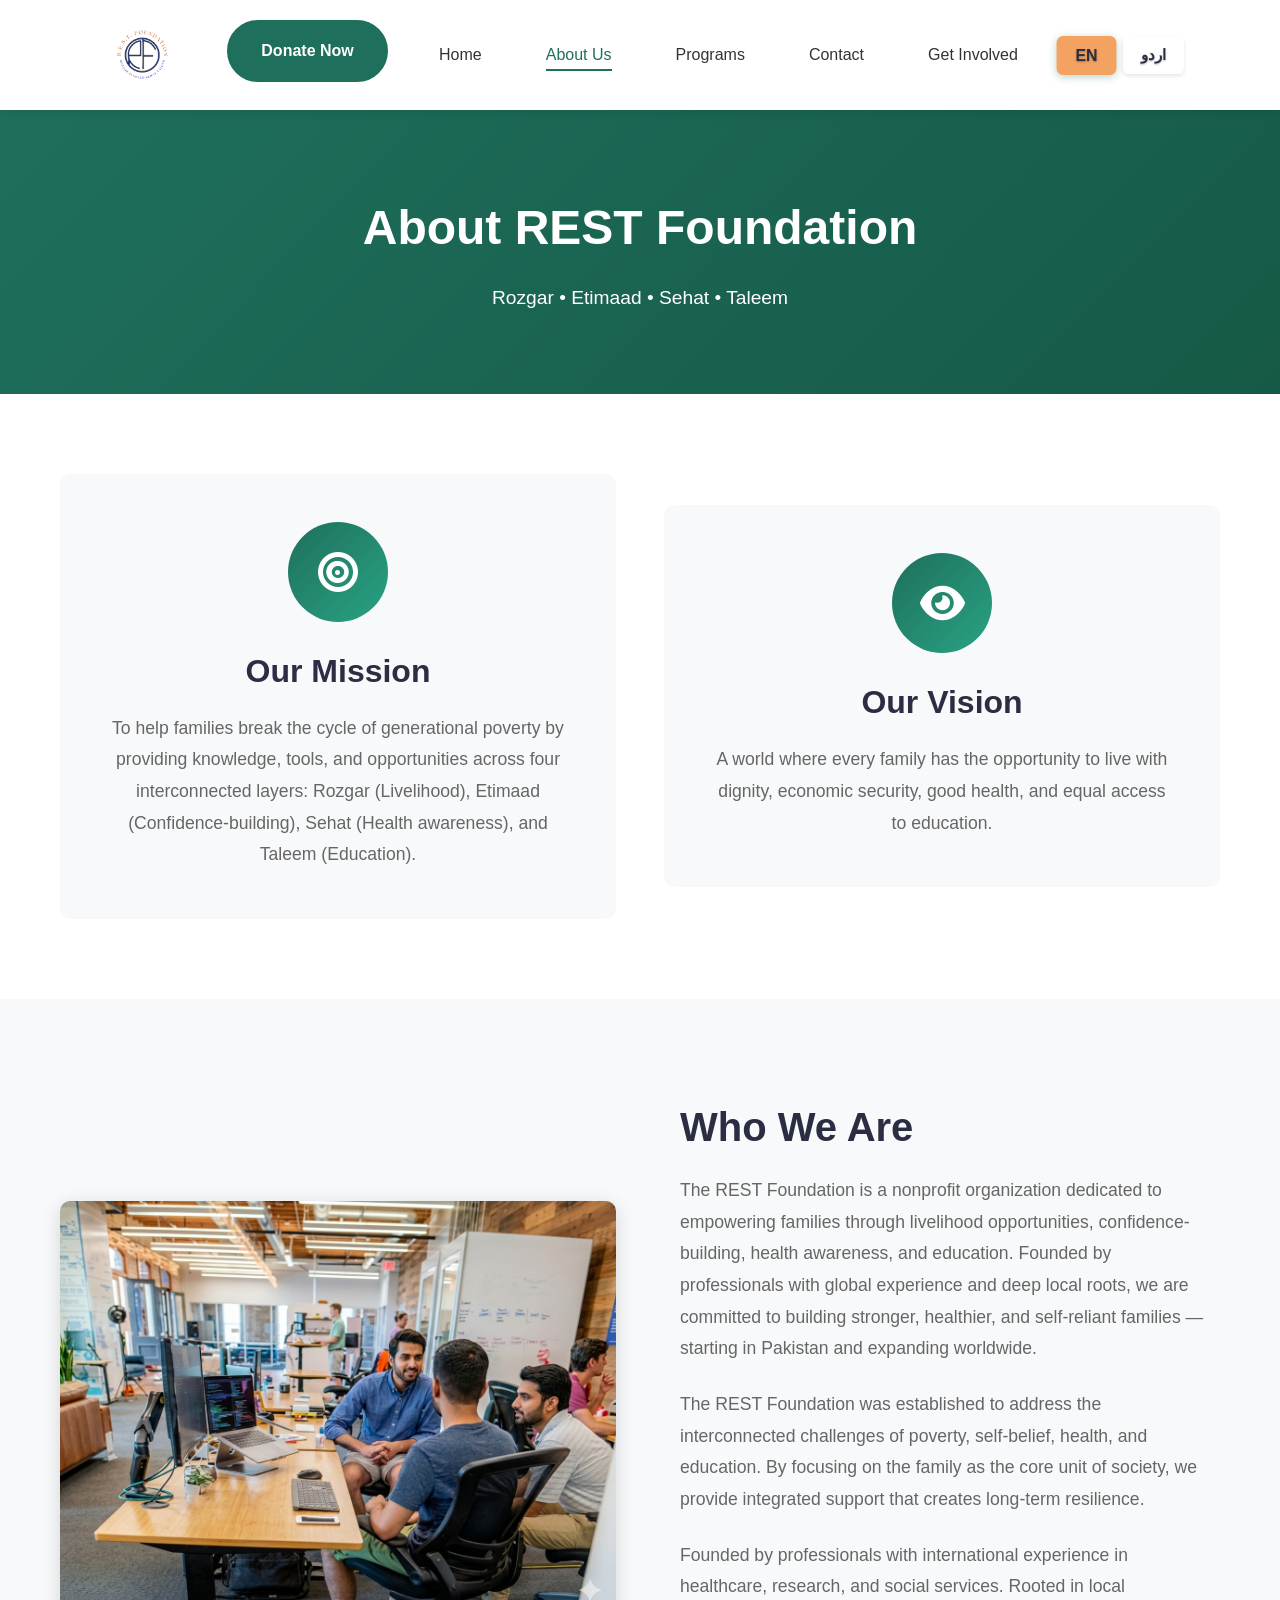
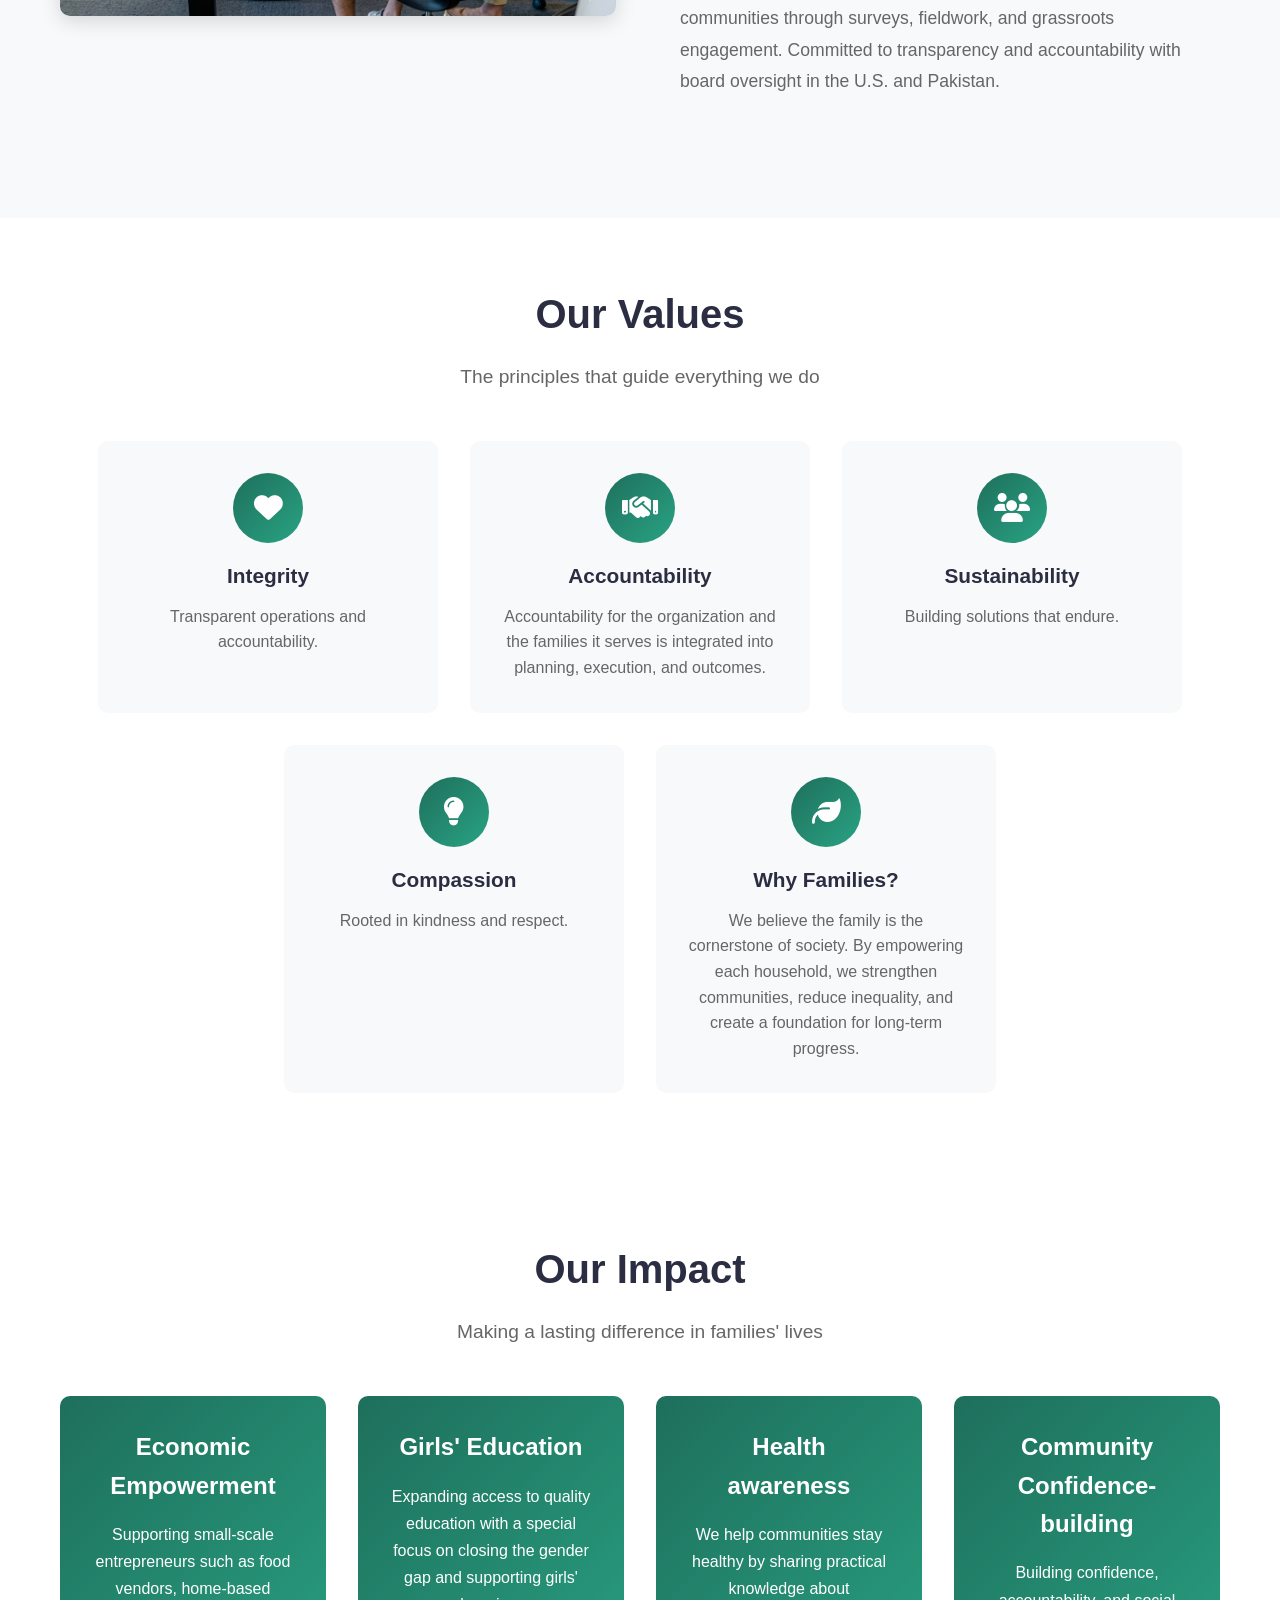
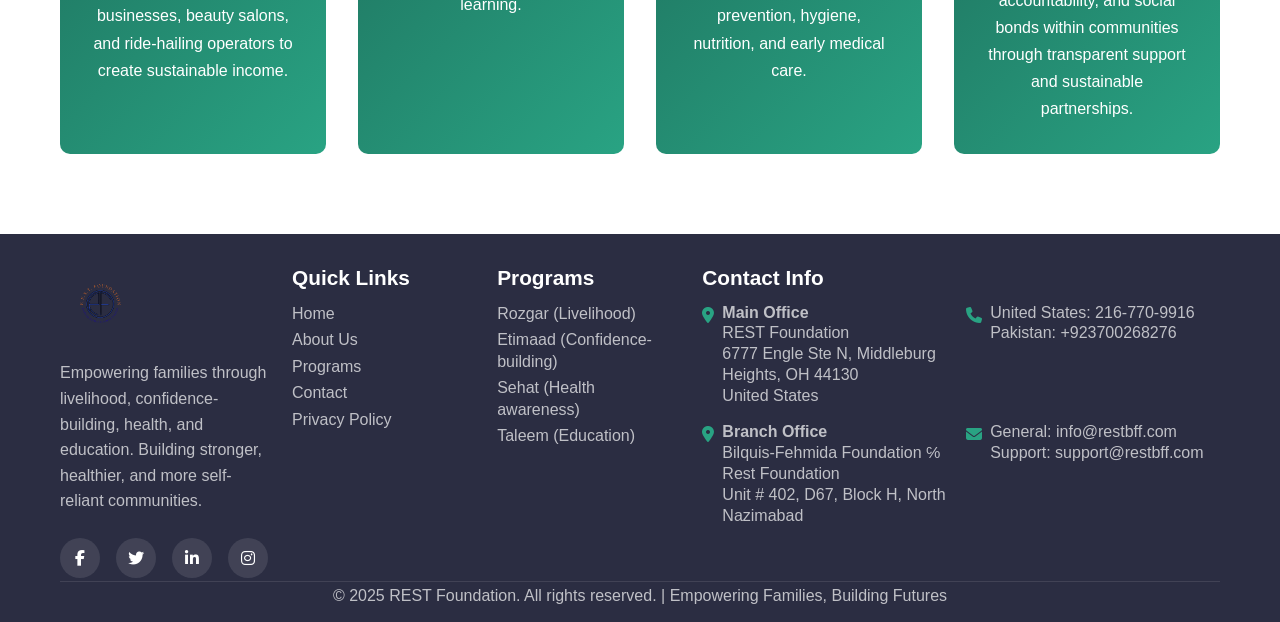
==== pages/about.html @ a405b1e6 "Initial commit - RestBFF website" ====
<!DOCTYPE html>
<html lang="en">
<head>
    <meta charset="UTF-8">
    <meta name="viewport" content="width=device-width, initial-scale=1.0">
    <meta name="description" content="Learn about REST Foundation's mission to empower communities through microfinance and financial inclusion.">
    <title>About Us - REST Foundation</title>
    <link rel="stylesheet" href="../css/style.css">
    <link rel="stylesheet" href="https://cdnjs.cloudflare.com/ajax/libs/font-awesome/6.4.0/css/all.min.css">
</head>
<body>
    
    <header class="header">
        <div class="container">
            <div class="header-content">
                <div class="logo-container">
                    <a href="../index.html">
                        <img src="../images/logo.png" alt="REST Foundation Logo" class="logo">
                    </a>
                </div>
                <div><a href="https://www.zeffy.com/en-US/donation-form/ready-to-help-families-escape-generational-poverty" class="btn btn-primary" data-key="donate_btn">Donate Now</a></div>
                <nav class="main-nav">
                    <ul class="nav-menu">
                        <li><a href="../index.html" data-key="nav_home">Home</a></li>
                        <li><a href="about.html" class="active" data-key="nav_about">About Us</a></li>
                        <li><a href="services.html" data-key="nav_services">Services</a></li>
                        <li><a href="contact.html" data-key="nav_contact">Contact</a></li>
                        <li><a href="get-involved.html" data-key="nav_get_involved">Get Involved</a></li>
                    </ul>
                    <div class="lang-switcher">
                        <button class="btn-lang" data-lang="en">EN</button>
                        <button class="btn-lang" data-lang="ur">اردو</button>
                    </div>
                    <div class="hamburger">
                        <span></span>
                        <span></span>
                        <span></span>
                    </div>
                </nav>
            </div>
        </div>
    </header>

    
    <section class="page-header">
        <div class="container">
            <h1 data-key="about_page_title">About REST Foundation</h1>
            <p data-key="about_page_subtitle">Building a financially inclusive world, one community at a time</p>
        </div>
    </section>

    
    <section class="mission-vision">
        <div class="container">
            <div class="section-grid">
                <div class="mission-card">
                    <div class="icon-large">
                        <i class="fas fa-bullseye"></i>
                    </div>
                    <h2 data-key="mission_heading">Our Mission</h2>
                    <p data-key="mission_text">
                        To provide accessible, affordable, and sustainable microfinance services that empower 
                        underserved individuals and communities to achieve economic independence, build resilient 
                        livelihoods, and create lasting positive change. We are committed to breaking the cycle 
                        of poverty through financial inclusion, education, and unwavering support.
                    </p>
                </div>
                <div class="mission-card">
                    <div class="icon-large">
                        <i class="fas fa-eye"></i>
                    </div>
                    <h2 data-key="vision_heading">Our Vision</h2>
                    <p data-key="vision_text">
                        A world where every individual, regardless of their economic background, has access to 
                        the financial tools and resources needed to pursue their dreams, build sustainable 
                        businesses, and contribute to thriving communities. We envision a future where financial 
                        exclusion is eliminated and opportunity is universal.
                    </p>
                </div>
            </div>
        </div>
    </section>

    
    <section class="our-story">
        <div class="container">
            <div class="section-grid reverse">
                <div class="section-content">
                    <h2 class="section-title" data-key="story_title">Our Story</h2>
                    <p class="section-text" data-key="story_text1">
                        REST Foundation was established in 2010 by a group of passionate financial professionals 
                        and community development experts who witnessed firsthand the transformative power of 
                        microfinance. Inspired by the success of microfinance pioneers around the world, they 
                        set out to create an organization that would bring these life-changing services to 
                        underserved communities.
                    </p>
                    <p class="section-text" data-key="story_text2">
                        Starting with just 50 clients and $100,000 in capital, REST Foundation has grown into 
                        a leading microfinance institution serving over 50,000 active clients across 150 
                        communities. Our growth has been driven by our unwavering commitment to our clients' 
                        success and our innovative approach to financial inclusion.
                    </p>
                    <p class="section-text" data-key="story_text3">
                        Today, we offer a comprehensive suite of microfinance products and services, including 
                        microloans, savings programs, insurance products, and financial literacy training. Our 
                        98% loan repayment rate and countless success stories demonstrate the effectiveness of 
                        our approach and the resilience of our clients.
                    </p>
                </div>
                <div class="section-image">
                    <img src="../images/about-ourjourney.jpg" alt="Our Journey">
                </div>
            </div>
        </div>
    </section>

    
    <section class="core-values">
        <div class="container">
            <div class="section-header">
                <h2 class="section-title centered" data-key="values_section_title">Our Core Values</h2>
                <p class="section-subtitle centered" data-key="values_section_subtitle">The principles that guide everything we do</p>
            </div>
            <div class="values-grid">
                <div class="value-card">
                    <div class="value-icon">
                        <i class="fas fa-heart"></i>
                    </div>
                    <h3 data-key="value_empowerment_title">Empowerment</h3>
                    <p data-key="value_empowerment_desc">We believe in empowering individuals to take control of their financial futures through education, support, and access to resources.</p>
                </div>
                <div class="value-card">
                    <div class="value-icon">
                        <i class="fas fa-handshake"></i>
                    </div>
                    <h3 data-key="value_integrity_title">Integrity</h3>
                    <p data-key="value_integrity_desc">We operate with the highest ethical standards, ensuring transparency, honesty, and accountability in all our interactions.</p>
                </div>
                <div class="value-card">
                    <div class="value-icon">
                        <i class="fas fa-users"></i>
                    </div>
                    <h3 data-key="value_community_title">Community</h3>
                    <p data-key="value_community_desc">We recognize that strong communities are built on mutual support and collaboration, and we foster these connections.</p>
                </div>
                <div class="value-card">
                    <div class="value-icon">
                        <i class="fas fa-lightbulb"></i>
                    </div>
                    <h3 data-key="value_innovation_title">Innovation</h3>
                    <p data-key="value_innovation_desc">We continuously seek innovative solutions to better serve our clients and overcome barriers to financial inclusion.</p>
                </div>
                <div class="value-card">
                    <div class="value-icon">
                        <i class="fas fa-leaf"></i>
                    </div>
                    <h3 data-key="value_sustainability_title">Sustainability</h3>
                    <p data-key="value_sustainability_desc">We are committed to creating sustainable solutions that benefit both people and the planet for generations to come.</p>
                </div>
            </div>
        </div>
    </section>

    <section class="impact-section">
        <div class="container">
            <div class="section-header">
                <h2 class="section-title centered" data-key="impact_section_title">Our Impact</h2>
                <p class="section-subtitle centered" data-key="impact_section_subtitle">Making a real difference in people's lives</p>
            </div>
            <div class="impact-grid">
                <div class="impact-card">
                    <h3 data-key="impact_economic_title">Economic Empowerment</h3>
                    <p data-key="impact_economic_desc">Our clients have created over 75,000 jobs in their communities, with average income increases of 150% within two years of receiving their first loan.</p>
                </div>
                <div class="impact-card">
                    <h3 data-key="impact_women_title">Women's Advancement</h3>
                    <p data-key="impact_women_desc">70% of our clients are women entrepreneurs who are now financially independent and empowering other women in their communities.</p>
                </div>
                <div class="impact-card">
                    <h3 data-key="impact_education_title">Health Education</h3>
                    <p data-key="impact_education_desc">Distributing bilingual health flyers and promoting preventive healthcare through family-centered initiatives.</p>
                </div>
                <div class="impact-card">
                    <h3 data-key="impact_community_title">Community Development</h3>
                    <p data-key="impact_community_desc">Our clients have reinvested over $10 million back into their local communities through various development initiatives.</p>
                </div>
            </div>
        </div>
    </section>

    
    <footer class="footer">
        <div class="container">
            <div class="footer-grid">
                <div class="footer-col">
                    <img src="../images/logo.png" alt="REST Foundation" class="footer-logo">
                    <p class="footer-description" data-key="footer_description">
                        Empowering communities through accessible microfinance solutions and comprehensive support services.
                    </p>
                    <div class="social-links">
                        <a href="#" aria-label="Facebook"><i class="fab fa-facebook-f"></i></a>
                        <a href="#" aria-label="Twitter"><i class="fab fa-twitter"></i></a>
                        <a href="#" aria-label="LinkedIn"><i class="fab fa-linkedin-in"></i></a>
                        <a href="#" aria-label="Instagram"><i class="fab fa-instagram"></i></a>
                    </div>
                </div>
                <div class="footer-col">
                    <h3 data-key="footer_quick_links">Quick Links</h3>
                    <ul class="footer-links">
                        <li><a href="../index.html" data-key="nav_home">Home</a></li>
                        <li><a href="about.html" data-key="nav_about">About Us</a></li>
                        <li><a href="services.html" data-key="nav_services">Services</a></li>
                        <li><a href="contact.html" data-key="nav_contact">Contact</a></li>
                        <li><a href="privacy.html" data-key="nav_privacy">Privacy Policy</a></li>
                    </ul>
                </div>
                <div class="footer-col">
                    <h3 data-key="footer_services">Services</h3>
                    <ul class="footer-links">
                        <li><a href="services.html#group" data-key="service_microloans_title">Microloans</a></li>
                        <li><a href="services.html#agriculture" data-key="service_group_title">Group Lending</a></li>
                        <li><a href="services.html#housing" data-key="housing_detail_title">Savings Programs</a></li>
                        <li><a href="services.html#education" data-key="service_education_title">Financial Education</a></li>
                        
                    </ul>
                </div>
                <div class="footer-col">
                    <h3 data-key="footer_contact_info">Contact Info</h3>

                    <div class="footer-contact-wrapper">
                        <div class="footer-contact-col">
                            <ul class="footer-contact">
                                <li>
                                    <i class="fas fa-map-marker-alt"></i>
                                    <span>
                                        <strong data-key="contact_main_office">Main Office</strong><br>
                                        <span data-key="contact_address">
                                            REST Foundation<br>
                                            6777 Engle Rd M, Middleburg Heights, OH 44130<br>
                                            United States
                                        </span>
                                    </span>
                                </li>

                                <li>
                                    <i class="fas fa-phone"></i>
                                    <span data-key="contact_phone_details">
                                        United States: 216-770-9916<br>
                                        Pakistan: +923700268276
                                    </span>
                                </li>
                            </ul>
                        </div>

                        <div class="footer-contact-col">
                            <ul class="footer-contact">
                                <li>
                                    <i class="fas fa-map-marker-alt"></i>
                                    <span>
                                        <strong data-key="contact_branch_office">Branch Office</strong><br>
                                        <span data-key="contact_branch_address">
                                            Bilquis-Fehmida Foundation ℅ Rest Foundation<br>
                                            Unit # 402, D67, Block H, North Nazimabad
                                        </span>
                                    </span>
                                </li>

                                <li>
                                    <i class="fas fa-envelope"></i>
                                    <span data-key="contact_email_details">
                                        General: info@restfoundation.org<br>
                                        Support: support@restfoundation.org
                                    </span>
                                </li>
                            </ul>
                        </div>
                    </div>
                </div>
            </div>
            <div class="footer-bottom">
                <p data-key="footer_bottom">&copy; 2025 REST Foundation. All rights reserved. | Committed to Financial Inclusion</p>
            </div>
        </div>
    </footer>

    <script src="../js/translations.js"></script>
    <script src="../js/script.js"></script>
</body>
</html>
---- css/style.css ----
@import url(https://fonts.googleapis.com/css2?family=Noto+Nastaliq+Urdu:wght@400;500;600;700&display=swap);:root{--primary-color:#1e6f5c;--primary-dark:#165947;--primary-light:#29a383;--secondary-color:#e63946;--accent-color:#f4a261;--dark-color:#2b2d42;--light-color:#f8f9fa;--white:#ffffff;--text-dark:#333333;--text-light:#666666;--border-color:#e0e0e0;--shadow:0 2px 10px rgba(0,0,0,0.1);--shadow-lg:0 5px 20px rgba(0,0,0,0.15);--transition:all 0.3s ease;--max-width:1200px}*{margin:0;padding:0;box-sizing:border-box}html{scroll-behavior:smooth;font-size:16px}body{font-family:'Segoe UI',Tahoma,Geneva,Verdana,sans-serif;line-height:1.6;color:var(--text-dark);background-color:var(--white);overflow-x:hidden}img{max-width:100%;height:auto;display:block}a{text-decoration:none;color:inherit;transition:var(--transition)}ul{list-style:none}.container{max-width:var(--max-width);margin:0 auto;padding:0 20px}.header{background-color:var(--white);box-shadow:var(--shadow);position:sticky;top:0;z-index:1000;transition:var(--transition)}.header-content{display:flex;justify-content:space-between;align-items:center;height:110px;padding:0 2rem}.logo-container{flex-shrink:0}.logo{max-height:100px;width:auto;display:block}.main-nav{display:flex;align-items:center}.nav-menu{display:flex;gap:2rem;align-items:center}.nav-menu a{color:var(--text-dark);font-weight:500;padding:.5rem 1rem;border-radius:4px;position:relative}.nav-menu a.active,.nav-menu a:hover{color:var(--primary-color)}.nav-menu a.active::after{content:'';position:absolute;bottom:0;left:1rem;right:1rem;height:2px;background-color:var(--primary-color)}.hamburger{display:none;flex-direction:column;gap:4px;cursor:pointer;padding:10px}.hamburger span{width:25px;height:3px;background-color:var(--text-dark);transition:var(--transition)}.hamburger.active span:first-child{transform:rotate(45deg) translate(5px,5px)}.hamburger.active span:nth-child(2){opacity:0}.hamburger.active span:nth-child(3){transform:rotate(-45deg) translate(7px,-6px)}.hero{background-image:url('/images/hero1.jpg');background-size:cover;background-position:center;background-repeat:no-repeat;min-height:80vh;display:flex;align-items:center;justify-content:center;color:#fff;padding:0}.hero::before{content:"";position:absolute;inset:0;background:linear-gradient(to bottom,rgba(0,0,0,.55),rgba(0,0,0,.15));z-index:1}.hero{position:relative}.hero-content{position:relative;z-index:2;text-align:center}.hero h1,.hero p{text-shadow:0 4px 15px rgba(0,0,0,.7)}.hero-title{font-size:3.5rem;font-weight:700;margin-bottom:1.5rem;line-height:1.2;animation:fadeInUp 1s ease}.hero-subtitle{font-size:1.3rem;margin-bottom:2rem;line-height:1.6;animation:fadeInUp 1s ease .2s backwards}.hero-buttons{display:flex;gap:1rem;justify-content:center;flex-wrap:wrap;animation:fadeInUp 1s ease .4s backwards}.btn{display:inline-block;padding:1rem 2rem;border-radius:50px;font-weight:600;text-align:center;cursor:pointer;border:2px solid transparent;transition:var(--transition);font-size:1rem}.btn-primary{background-color:var(--primary-color);color:var(--white);border-color:var(--primary-color)}.btn-primary:hover{background-color:var(--primary-dark);border-color:var(--primary-dark);transform:translateY(-2px);box-shadow:var(--shadow-lg)}.btn-secondary{background-color:transparent;color:var(--white);border-color:var(--white)}.btn-secondary:hover{background-color:var(--white);color:var(--primary-color)}.btn-light{background-color:var(--white);color:var(--primary-color);border-color:var(--white)}.btn-light:hover{background-color:transparent;color:var(--white);border-color:var(--white)}.btn-full{width:100%}.stats-section{background-color:var(--white);padding:80px 0}.stats-grid{display:grid;grid-template-columns:repeat(auto-fit,minmax(250px,1fr));gap:2rem}.stat-card{text-align:center;padding:2rem;background-color:var(--light-color);border-radius:10px;transition:var(--transition)}.stat-card:hover{transform:translateY(-5px);box-shadow:var(--shadow-lg)}.stat-card i{font-size:3rem;color:var(--primary-color);margin-bottom:1rem}.stat-number{font-size:2.5rem;font-weight:700;color:var(--primary-color);margin-bottom:.5rem}.stat-label{font-size:1.1rem;color:var(--text-light)}section{padding:80px 0}.section-header{text-align:center;margin-bottom:3rem}.section-title{font-size:2.5rem;color:var(--dark-color);margin-bottom:1rem;font-weight:700}.section-title.centered{text-align:center}.section-subtitle{font-size:1.2rem;color:var(--text-light);max-width:600px}.section-subtitle.centered{margin:0 auto;text-align:center}.section-text{font-size:1.1rem;line-height:1.8;color:var(--text-light);margin-bottom:1.5rem}.section-grid{display:grid;grid-template-columns:repeat(auto-fit,minmax(300px,1fr));gap:3rem;align-items:center}.section-grid.reverse{direction:rtl}.section-grid.reverse>*{direction:ltr}.section-image{border-radius:10px;overflow:hidden;box-shadow:var(--shadow-lg)}.section-image img{width:100%;height:100%;object-fit:cover;transition:var(--transition)}.section-image:hover img{transform:scale(1.05)}.section-content{padding:1rem}.about-preview{background-color:var(--light-color)}.services-preview{background-color:var(--white)}.services-grid{display:grid;grid-template-columns:repeat(auto-fit,minmax(260px,1fr));gap:2rem}.service-card{background-color:var(--white);padding:2rem;border-radius:10px;box-shadow:var(--shadow);transition:var(--transition);border:2px solid transparent}.service-card:hover{transform:translateY(-10px);box-shadow:var(--shadow-lg);border-color:var(--primary-color)}.service-icon{width:80px;height:80px;background:linear-gradient(135deg,var(--primary-color),var(--primary-light));border-radius:50%;display:flex;align-items:center;justify-content:center;margin-bottom:1.5rem}.service-icon i{font-size:2rem;color:var(--white)}.service-card h3{font-size:1.5rem;color:var(--dark-color);margin-bottom:1rem}.service-card p{color:var(--text-light);margin-bottom:1.5rem;line-height:1.7}.service-link{color:var(--primary-color);font-weight:600;display:inline-flex;align-items:center;gap:.5rem}.service-link:hover{color:var(--primary-dark);gap:.75rem}.testimonials{background-color:var(--light-color)}.testimonials-grid{display:grid;grid-template-columns:repeat(auto-fit,minmax(300px,1fr));gap:2rem}.testimonial-card{background-color:var(--white);padding:2rem;border-radius:10px;box-shadow:var(--shadow);text-align:center}.testimonial-image{width:100px;height:100px;border-radius:50%;overflow:hidden;margin:0 auto 1.5rem;border:4px solid var(--primary-color)}.testimonial-image img{width:100%;height:100%;object-fit:cover}.testimonial-text{font-style:italic;color:var(--text-light);margin-bottom:1.5rem;line-height:1.7;font-size:1.05rem}.testimonial-name{font-size:1.2rem;color:var(--dark-color);margin-bottom:.25rem}.testimonial-role{color:var(--primary-color);font-weight:500}.cta-section{background:linear-gradient(135deg,var(--primary-color),var(--primary-dark));color:var(--white);text-align:center;padding:100px 0}.cta-content h2{font-size:2.5rem;margin-bottom:1rem}.cta-content p{font-size:1.2rem;margin-bottom:2rem}.page-header{background:linear-gradient(135deg,var(--primary-color),var(--primary-dark));color:var(--white);text-align:center;padding:80px 0}.page-header h1{font-size:3rem;margin-bottom:1rem}.page-header p{font-size:1.2rem}.mission-vision{background-color:var(--white)}.mission-card{background-color:var(--light-color);padding:3rem;border-radius:10px;text-align:center}.icon-large{width:100px;height:100px;background:linear-gradient(135deg,var(--primary-color),var(--primary-light));border-radius:50%;display:flex;align-items:center;justify-content:center;margin:0 auto 1.5rem}.icon-large i{font-size:2.5rem;color:var(--white)}.mission-card h2{font-size:2rem;color:var(--dark-color);margin-bottom:1rem}.mission-card p{font-size:1.1rem;color:var(--text-light);line-height:1.8}.our-story{background-color:var(--light-color)}.core-values{background-color:var(--white);padding:4rem 0}.values-grid{display:flex;flex-wrap:wrap;gap:2rem;justify-content:center}.value-card{background-color:var(--light-color);padding:2rem;border-radius:10px;text-align:center;transition:var(--transition);flex:1 1 300px;max-width:340px}.value-card:hover{transform:translateY(-5px);box-shadow:var(--shadow-lg);background-color:var(--white)}.value-icon{width:70px;height:70px;background:linear-gradient(135deg,var(--primary-color),var(--primary-light));border-radius:50%;display:flex;align-items:center;justify-content:center;margin:0 auto 1rem}.value-icon i{font-size:1.8rem;color:var(--white)}.value-card h3{font-size:1.3rem;color:var(--dark-color);margin-bottom:.75rem}.value-card p{color:var(--text-light);line-height:1.6}.team-section{background-color:var(--light-color)}.team-grid{display:grid;grid-template-columns:repeat(auto-fit,minmax(250px,1fr));gap:2rem}.team-member{background-color:var(--white);border-radius:10px;overflow:hidden;box-shadow:var(--shadow);transition:var(--transition);text-align:center}.team-member:hover{transform:translateY(-10px);box-shadow:var(--shadow-lg)}.member-image{width:100%;height:300px;overflow:hidden}.member-image img{width:100%;height:100%;object-fit:cover;transition:var(--transition)}.team-member:hover .member-image img{transform:scale(1.1)}.team-member h3{font-size:1.3rem;color:var(--dark-color);margin:1.5rem 1rem .5rem}.member-title{color:var(--primary-color);font-weight:600;margin-bottom:1rem}.member-bio{color:var(--text-light);padding:0 1rem 1.5rem;line-height:1.6}.impact-section{background-color:var(--white)}.impact-grid{display:grid;grid-template-columns:repeat(auto-fit,minmax(250px,1fr));gap:2rem}.impact-card{background:linear-gradient(135deg,var(--primary-color),var(--primary-light));color:var(--white);padding:2rem;border-radius:10px;text-align:center}.impact-card h3{font-size:1.5rem;margin-bottom:1rem}.impact-card p{line-height:1.7}.service-details{padding:60px 0}.service-details.alt-bg{background-color:var(--light-color)}.features-list{margin:2rem 0}.feature-item{display:flex;align-items:center;gap:1rem;margin-bottom:1rem;font-size:1.05rem}.feature-item i{color:var(--primary-color);font-size:1.2rem;flex-shrink:0}.application-process{background-color:var(--light-color)}.process-steps{display:grid;grid-template-columns:repeat(auto-fit,minmax(250px,1fr));gap:2rem}.step{text-align:center;padding:2rem}.step-number{width:60px;height:60px;background:linear-gradient(135deg,var(--primary-color),var(--primary-light));color:var(--white);border-radius:50%;display:flex;align-items:center;justify-content:center;font-size:1.8rem;font-weight:700;margin:0 auto 1rem}.step h3{font-size:1.3rem;color:var(--dark-color);margin-bottom:.75rem}.step p{color:var(--text-light);line-height:1.6}.contact-section{background-color:var(--white)}.contact-grid{display:grid;grid-template-columns:repeat(auto-fit,minmax(300px,1fr));gap:3rem}.contact-info h2{font-size:2rem;color:var(--dark-color);margin-bottom:1rem}.contact-info>p{font-size:1.1rem;color:var(--text-light);line-height:1.7;margin-bottom:2rem}.contact-details{margin:2rem 0}.contact-item{display:flex;gap:1.5rem;margin-bottom:2rem}.contact-icon{width:50px;height:50px;background:linear-gradient(135deg,var(--primary-color),var(--primary-light));border-radius:50%;display:flex;align-items:center;justify-content:center;flex-shrink:0}.contact-icon i{color:var(--white);font-size:1.2rem}.contact-text h4{font-size:1.1rem;color:var(--dark-color);margin-bottom:.5rem}.contact-text p{color:var(--text-light);line-height:1.6}.social-section{margin-top:1rem}.social-section h4{font-size:1.2rem;color:var(--dark-color);margin-bottom:1rem}.social-links-large{display:flex;gap:1rem}.social-links-large a{width:50px;height:50px;background-color:var(--primary-color);color:var(--white);border-radius:50%;display:flex;align-items:center;justify-content:center;font-size:1.2rem;transition:var(--transition)}.social-links-large a:hover{background-color:var(--primary-dark);transform:translateY(-3px)}.contact-form-container h2{font-size:2rem;color:var(--dark-color);margin-bottom:1.5rem}.contact-form{background-color:var(--light-color);padding:2rem;border-radius:10px}.form-group{margin-bottom:1.5rem}.form-row{display:grid;grid-template-columns:1fr 1fr;gap:1rem}.form-group label{display:block;margin-bottom:.5rem;color:var(--dark-color);font-weight:500}.form-group input,.form-group select,.form-group textarea{width:100%;padding:.75rem 1rem;border:2px solid var(--border-color);border-radius:5px;font-size:1rem;font-family:inherit;transition:var(--transition)}.form-group input:focus,.form-group select:focus,.form-group textarea:focus{outline:0;border-color:var(--primary-color)}.checkbox-group{display:flex;align-items:flex-start;gap:.75rem}.checkbox-group input[type=checkbox]{width:auto;margin-top:.25rem}.checkbox-group label{margin-bottom:0;font-weight:400}.form-message{margin-top:1rem;padding:1rem;border-radius:5px;display:none}.form-message.success{background-color:#d4edda;color:#155724;border:1px solid #c3e6cb;display:block}.form-message.error{background-color:#f8d7da;color:#721c24;border:1px solid #f5c6cb;display:block}.branches-section{background-color:var(--light-color)}.branches-grid{display:grid;grid-template-columns:repeat(auto-fit,minmax(250px,1fr));gap:2rem}.branch-card{background-color:var(--white);padding:2rem;border-radius:10px;box-shadow:var(--shadow)}.branch-card h3{font-size:1.3rem;color:var(--dark-color);margin-bottom:1rem}.branch-card p{color:var(--text-light);margin-bottom:.75rem;display:flex;align-items:flex-start;gap:.75rem}.branch-card i{color:var(--primary-color);margin-top:.25rem;flex-shrink:0}.map-section{padding:0}.map-container{width:100%;height:450px;border-radius:10px;overflow:hidden;box-shadow:var(--shadow)}.privacy-content{background-color:var(--white)}.content-wrapper{max-width:900px;margin:0 auto}.privacy-intro{background-color:var(--light-color);padding:2rem;border-radius:10px;margin-bottom:3rem;border-left:4px solid var(--primary-color)}.privacy-intro p{font-size:1.1rem;line-height:1.8;color:var(--text-light)}.privacy-section{margin-bottom:3rem}.privacy-section h2{font-size:1.8rem;color:var(--dark-color);margin-bottom:1.5rem;padding-bottom:.5rem;border-bottom:2px solid var(--primary-color)}.privacy-section h3{font-size:1.3rem;color:var(--dark-color);margin:1.5rem 0 1rem}.privacy-section p{font-size:1.05rem;line-height:1.8;color:var(--text-light);margin-bottom:1rem}.privacy-section ul{list-style:disc;margin-left:2rem;margin-bottom:1rem}.privacy-section li{font-size:1.05rem;line-height:1.8;color:var(--text-light);margin-bottom:.5rem}.contact-info-box{background-color:var(--light-color);padding:2rem;border-radius:10px;margin-top:1rem}.contact-info-box p{margin-bottom:.5rem}.privacy-footer{background-color:var(--light-color);padding:2rem;border-radius:10px;text-align:center;margin-top:3rem}.footer{background-color:var(--dark-color);color:var(--white);padding:40px 0 20px}.footer-grid{display:grid;grid-template-columns:0.7fr 0.7fr 0.7fr 2fr;gap:1.5rem;margin-bottom:0}.footer-logo{max-height:80px;width:auto;margin-bottom:1rem}.footer-description{color:rgba(255,255,255,.7);line-height:1.6;margin-bottom:1.5rem}.footer h3{font-size:1.3rem;margin-bottom:1.5rem;color:var(--white)}.footer-links li{margin-bottom:.75rem}.footer-links a{color:rgba(255,255,255,.7);transition:var(--transition)}.footer-links a:hover{color:var(--primary-light);padding-left:5px}.footer-contact li{display:flex;align-items:flex-start;gap:1rem;margin-bottom:0;color:rgba(255,255,255,.7)}.footer-contact i{color:var(--primary-light);margin-top:.25rem;flex-shrink:0}.footer-contact-wrapper{display:grid;grid-template-columns:1fr 1fr;grid-template-rows:auto auto auto;gap:1.5rem}.footer-contact-col .footer-contact{padding:0}.footer-contact-col{display:contents}.footer-contact{display:contents}.social-links{display:flex;gap:1rem}.social-links a{width:40px;height:40px;background-color:rgba(255,255,255,.1);color:var(--white);border-radius:50%;display:flex;align-items:center;justify-content:center;transition:var(--transition)}.social-links a:hover{background-color:var(--primary-color);transform:translateY(-3px)}.footer-bottom{text-align:center;padding-top:1rem;border-top:.5px solid rgba(255,255,255,.1);color:rgba(255,255,255,.7)}@keyframes fadeInUp{from{opacity:0;transform:translateY(30px)}to{opacity:1;transform:translateY(0)}}@media (max-width:968px){.nav-menu{position:fixed;left:-100%;top:80px;flex-direction:column;background-color:var(--white);width:100%;text-align:center;transition:.3s;box-shadow:var(--shadow-lg);padding:2rem 0;gap:0}.nav-menu.active{left:0}.nav-menu li{margin:.5rem 0}.hamburger{display:flex}.hero-title{font-size:2.5rem}.hero-subtitle{font-size:1.1rem}.section-title{font-size:2rem}.page-header h1{font-size:2.5rem}.form-row{grid-template-columns:1fr}}@media (max-width:768px){:root{font-size:14px}.hero{min-height:500px;padding:60px 0}.hero-title{font-size:2rem}.hero-buttons{flex-direction:column}.btn{width:100%}.section-grid{grid-template-columns:1fr;gap:2rem}.section-grid.reverse{direction:ltr}.impact-grid,.services-grid,.team-grid,.values-grid{grid-template-columns:1fr}.stats-grid{grid-template-columns:repeat(2,1fr)}.footer-grid{grid-template-columns:1fr;gap:2rem}.footer-contact-wrapper{grid-template-columns:1fr}.logo{height:50px}}@media (max-width:480px){.container{padding:0 15px}.hero-title{font-size:1.75rem}.hero-subtitle{font-size:1rem}.section-title{font-size:1.75rem}.stats-grid{grid-template-columns:1fr}.stat-number{font-size:2rem}.page-header h1{font-size:2rem}}@media print{.btn,.footer,.header,.social-links{display:none}body{font-size:12pt;line-height:1.5}}.lang-switcher{display:flex;gap:8px;align-items:center;margin-left:20px;background:rgba(255,255,255,.1);padding:4px;border-radius:8px;backdrop-filter:blur(10px)}.btn-lang{background:rgba(255,255,255,.2);color:var(--dark-color);border:2px solid rgba(255,255,255,.4);padding:8px 16px;cursor:pointer;border-radius:6px;font-weight:700;transition:all .3s ease;font-size:.95rem;min-width:50px;text-shadow:0 1px 2px rgba(0,0,0,.3);box-shadow:0 2px 4px rgba(0,0,0,.1)}.btn-lang:hover{background:rgba(255,255,255,.3);border-color:rgba(255,255,255,.6);transform:translateY(-2px);box-shadow:0 4px 8px rgba(0,0,0,.2)}.btn-lang.active{background:var(--accent-color);color:var(--dark-color);border-color:var(--accent-color);box-shadow:0 4px 12px rgba(244,162,97,.6);transform:scale(1.05);font-weight:800}[dir=rtl]{text-align:right;direction:rtl}[dir=rtl] body{font-family:'Noto Nastaliq Urdu',serif;line-height:2.4}[dir=rtl] .container{direction:rtl}[dir=rtl] .header-content{flex-direction:row-reverse}[dir=rtl] .main-nav{flex-direction:row-reverse}[dir=rtl] .nav-menu{flex-direction:row-reverse}[dir=rtl] .lang-switcher{margin-left:0;margin-right:20px}[dir=rtl] .hero-content{text-align:right}[dir=rtl] .hero-buttons{flex-direction:row-reverse}[dir=rtl] .btn-primary{margin-right:0;margin-left:15px}[dir=rtl] .section-grid{direction:rtl}[dir=rtl] .services-grid,[dir=rtl] .stats-grid,[dir=rtl] .testimonials-grid{direction:rtl}[dir=rtl] .service-card,[dir=rtl] .stat-card,[dir=rtl] .testimonial-card{text-align:right}[dir=rtl] .footer-grid{direction:rtl}[dir=rtl] .footer-col{text-align:right}[dir=rtl] .social-links{justify-content:flex-end}[dir=rtl] .service-link i{margin-right:5px;margin-left:0}@media (max-width:768px){[dir=rtl] .hamburger{left:20px;right:auto}[dir=rtl] .nav-menu.active{right:auto;left:0}}[dir=rtl] h1,[dir=rtl] h2,[dir=rtl] h3,[dir=rtl] h4,[dir=rtl] h5,[dir=rtl] h6{font-family:'Noto Nastaliq Urdu',serif;line-height:2.2;font-weight:600}[dir=rtl] a,[dir=rtl] li,[dir=rtl] p{font-family:'Noto Nastaliq Urdu',serif;line-height:2.4}[dir=rtl] .hero-title{font-size:2.5rem;line-height:2}[dir=rtl] .hero-subtitle{line-height:2.4}[dir=rtl] .btn{font-family:'Noto Nastaliq Urdu',serif;padding:14px 32px}.hero{transition:background-image 1s ease-in-out}.fade-in-element{opacity:0;transform:translateY(30px);transition:opacity .6s ease-out,transform .6s ease-out}.fade-in-visible{opacity:1;transform:translateY(0)}@keyframes ripple-effect{to{transform:scale(4);opacity:0}}.btn-loading{position:relative;color:transparent!important}.btn-loading::after{content:'';position:absolute;width:20px;height:20px;top:50%;left:50%;margin-left:-10px;margin-top:-10px;border:3px solid rgba(255,255,255,.3);border-radius:50%;border-top-color:#fff;animation:button-spinner .8s linear infinite}@keyframes button-spinner{to{transform:rotate(360deg)}}.involvement-card,.pillar-card,.service-card,.stat-card,.value-card{transition:all .3s ease}.involvement-card:hover,.pillar-card:hover,.service-card:hover,.value-card:hover{transform:translateY(-8px);box-shadow:0 10px 30px rgba(0,0,0,.15)}.stat-card:hover{transform:scale(1.05)}.btn-lang.active{font-weight:700;box-shadow:0 2px 8px rgba(30,111,92,.3)}input:focus,select:focus,textarea:focus{outline:0;border-color:var(--primary-color);box-shadow:0 0 0 3px rgba(30,111,92,.1);transition:all .3s ease}*{transition-property:margin,padding,text-align;transition-duration:.3s;transition-timing-function:ease}:not(.fade-in-element):not(.hero){transition-property:margin,padding,text-align,border-color,box-shadow,transform!important}.btn{position:relative;overflow:hidden;transition:all .3s ease}.btn:active{transform:scale(.98)}.testimonial-card{transition:all .3s ease}.testimonial-card:hover{transform:translateY(-5px);box-shadow:0 8px 25px rgba(0,0,0,.12)}.testimonial-card:hover .testimonial-image img{transform:scale(1.1)}.testimonial-image{overflow:hidden}.testimonial-image img{transition:transform .3s ease}.service-link{position:relative;transition:all .3s ease}.service-link::after{content:'';position:absolute;bottom:-2px;left:0;width:0;height:2px;background:var(--primary-color);transition:width .3s ease}.service-link:hover::after{width:100%}.team-member{transition:all .3s ease}.team-member:hover{transform:translateY(-10px);box-shadow:0 12px 35px rgba(0,0,0,.15)}.team-member:hover .member-image img{transform:scale(1.08)}.btn-lang:focus-visible,.btn:focus-visible,a:focus-visible{outline:3px solid var(--primary-color);outline-offset:2px}img[src*=unsplash]{background:linear-gradient(90deg,#f0f0f0 25%,#e0e0e0 50%,#f0f0f0 75%);background-size:200% 100%;animation:skeleton-loading 1.5s infinite}@keyframes skeleton-loading{0%{background-position:200% 0}100%{background-position:-200% 0}}img[src*=unsplash][style*="opacity: 1"]{animation:none;background:0 0}@media (max-width:768px){.nav-menu{transition:transform .3s cubic-bezier(.4, 0, .2, 1)}.nav-menu.active{transform:translateX(0)}}@media print{.back-to-top,.cta-section,.footer,.hamburger,.header,.lang-switcher{display:none}}.footer{padding:30px 0 15px;line-height:1.35}.footer-content{display:grid;grid-template-columns:1.1fr 0.8fr 0.8fr 1.3fr;gap:1rem}.footer h3{margin-bottom:10px}.footer-links li,.footer-programs li{margin-bottom:5px}.footer-contact li{margin-bottom:6px;display:flex;gap:8px}.footer-contact span{line-height:1.3}.footer-about p{margin:10px 0}.social-links{margin-top:10px}.footer-bottom{margin-top:.2rem;padding-top:.2rem}.footer-contact-wrapper{display:grid;grid-template-columns:1fr 1fr;gap:10px}
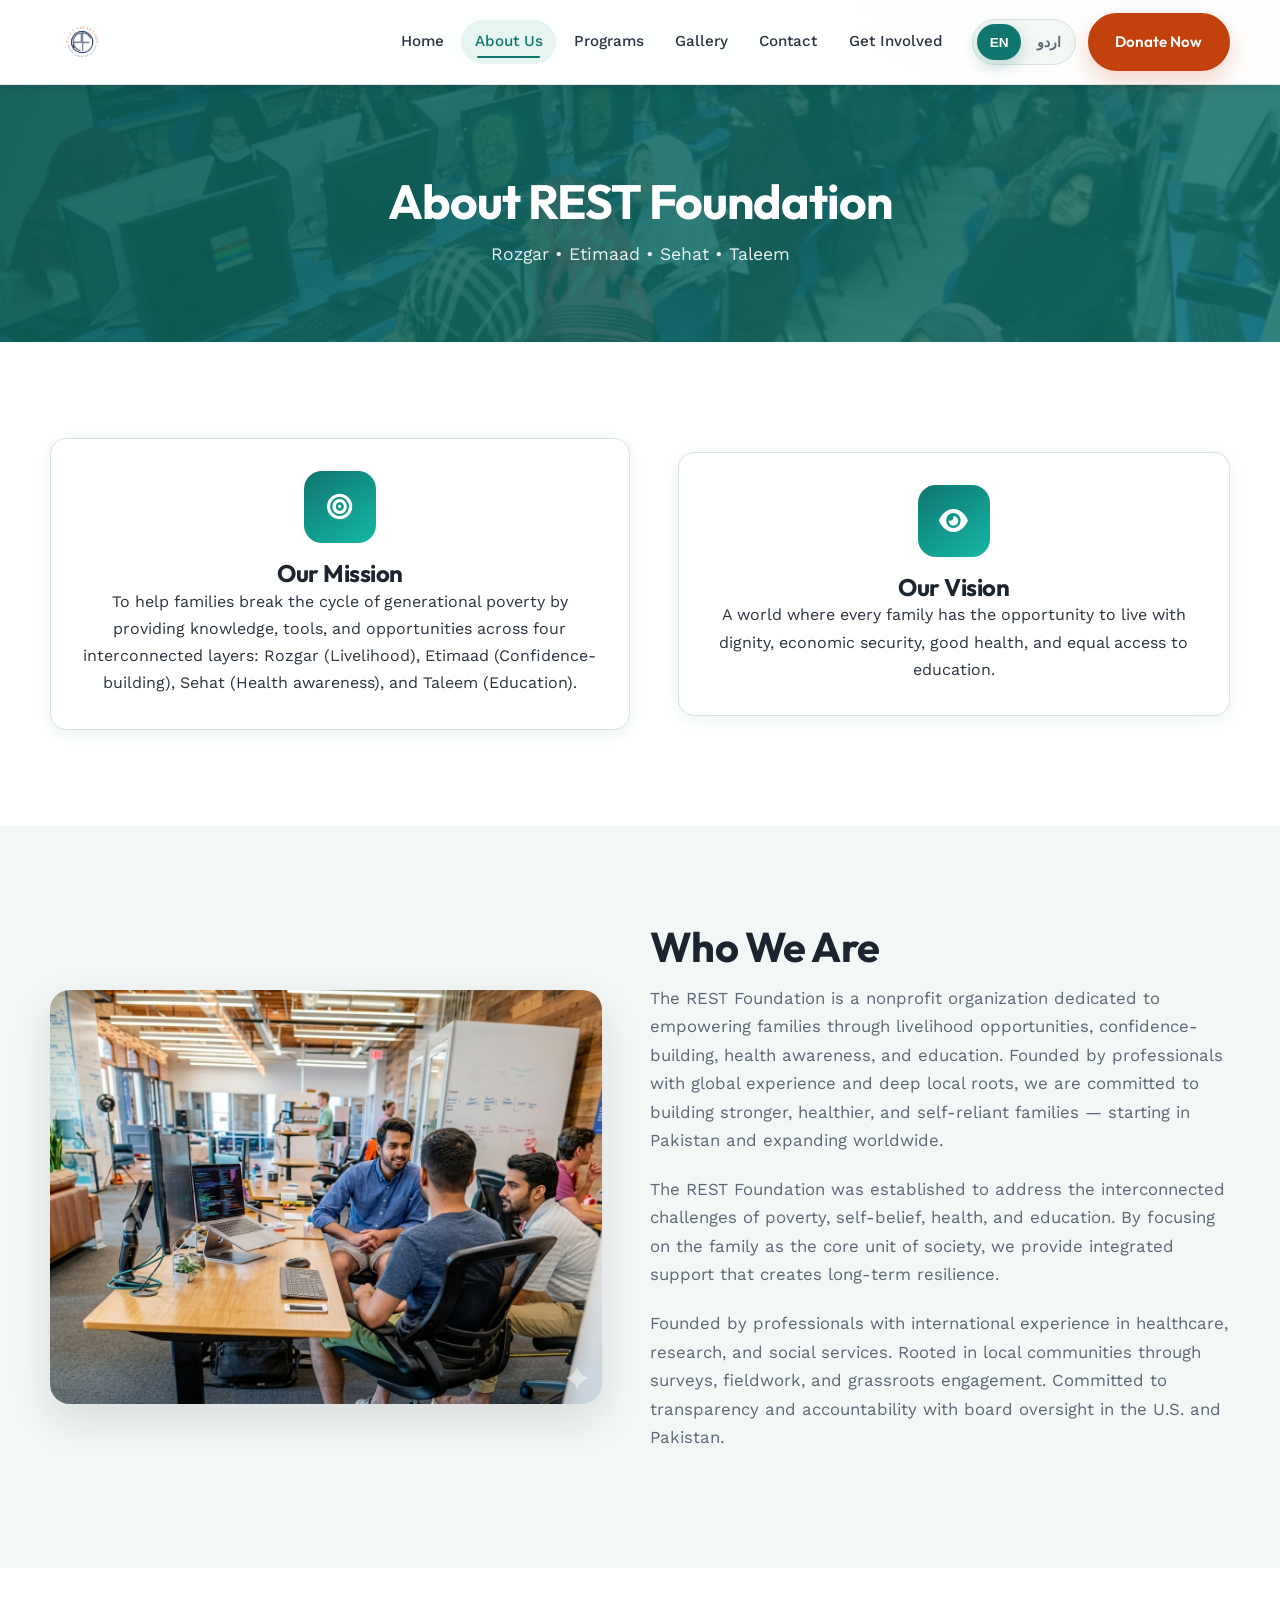
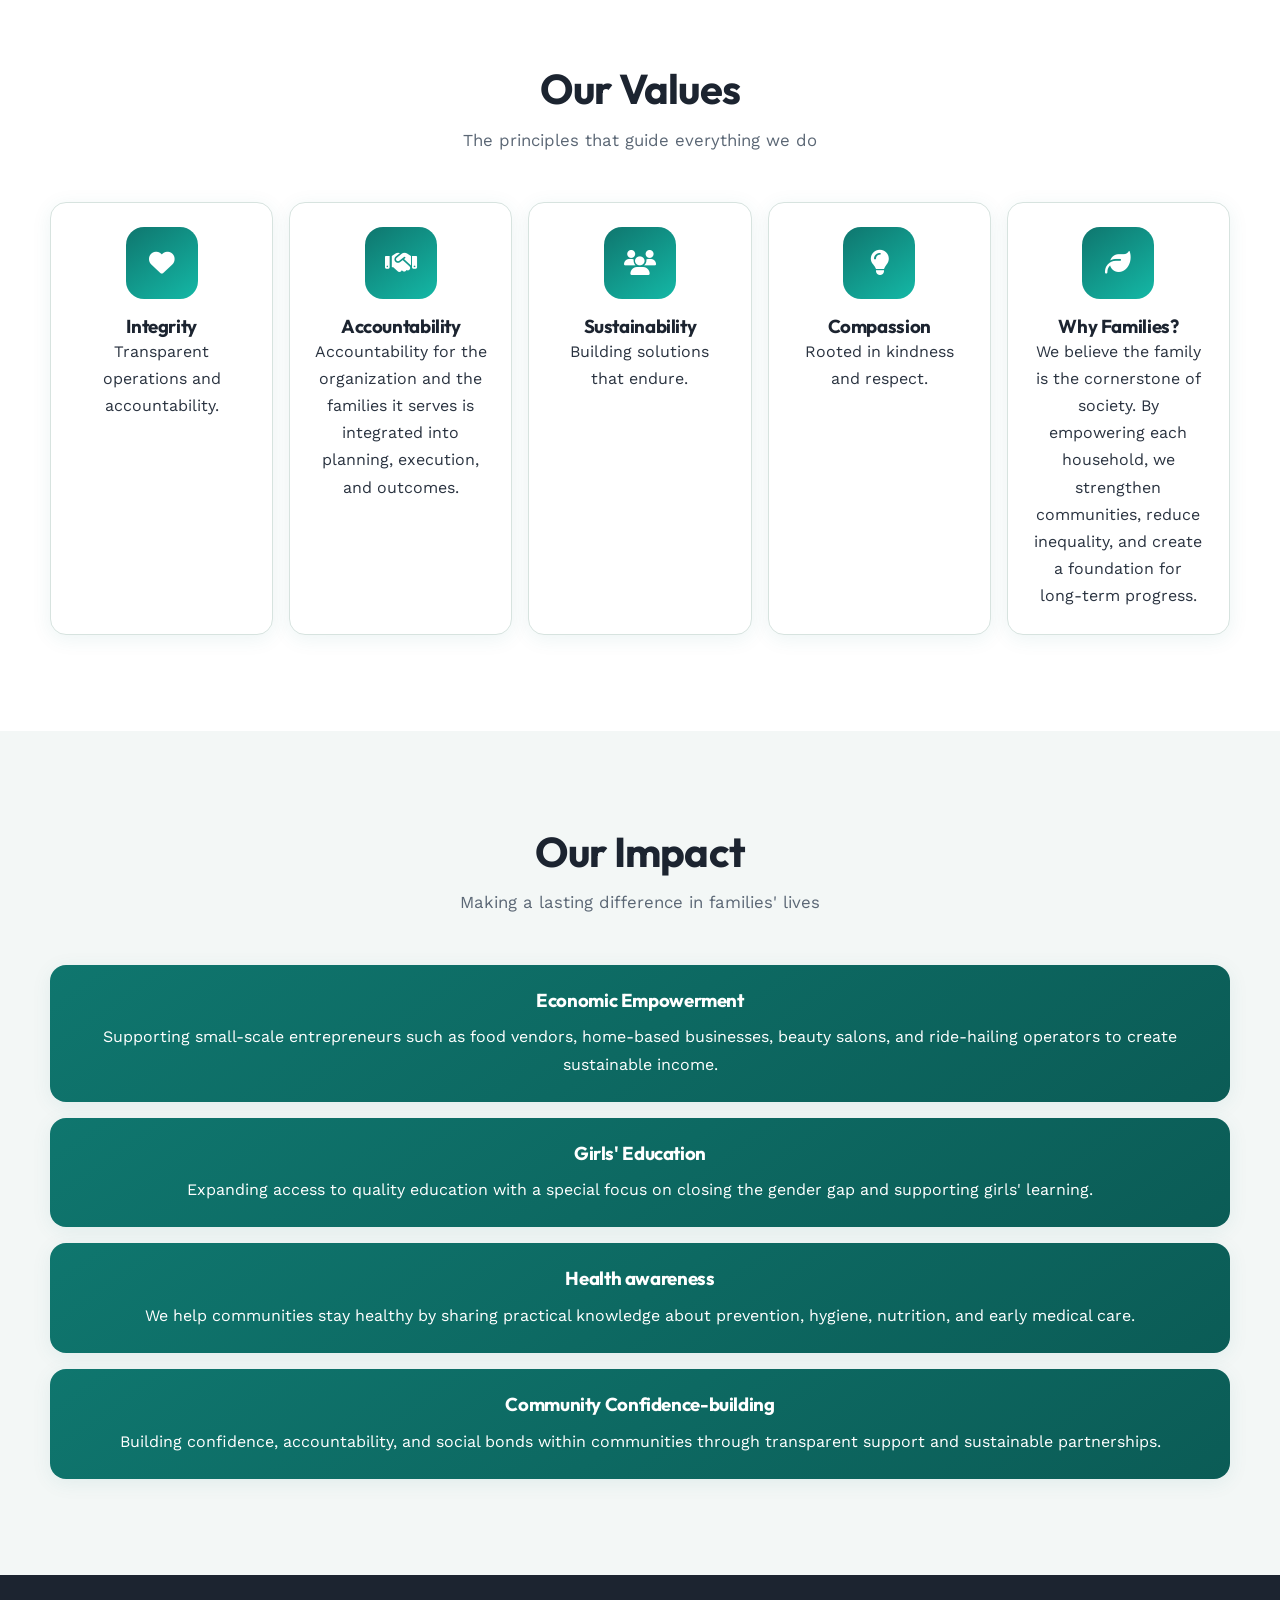
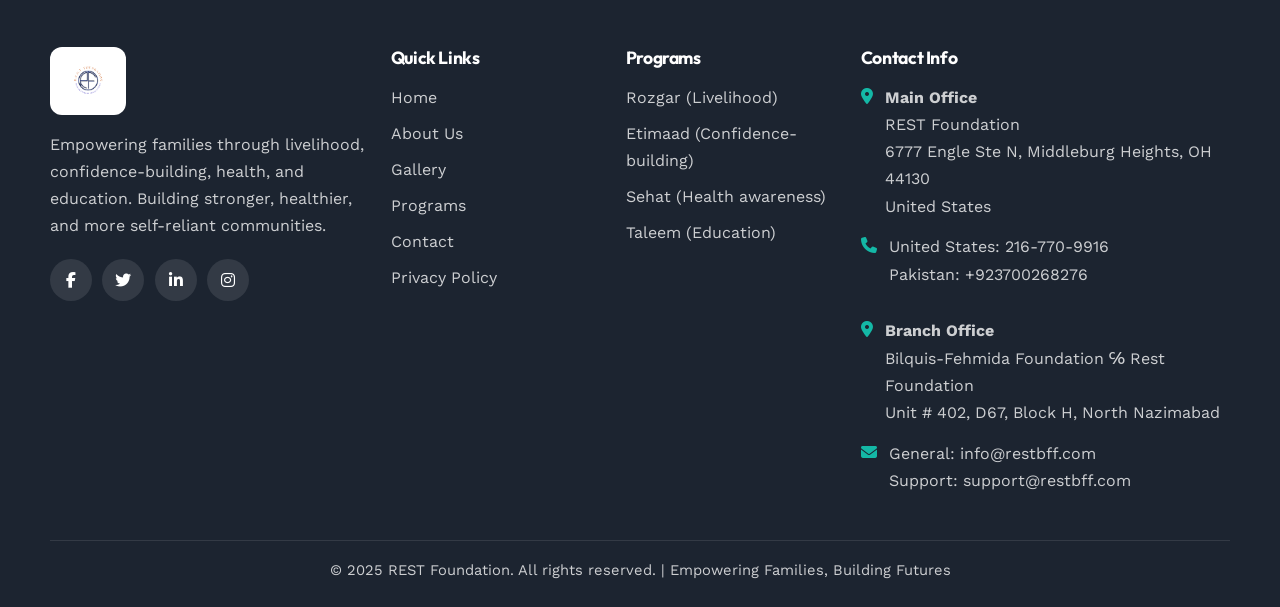
==== commit b6103274: "Update index.html, CSS, and various pages to enhance content and accessibility. Changes include revi" ====
--- a/pages/about.html
+++ b/pages/about.html
@@ -1,289 +1,293 @@
-<!DOCTYPE html>
-<html lang="en">
-<head>
-    <meta charset="UTF-8">
-    <meta name="viewport" content="width=device-width, initial-scale=1.0">
-    <meta name="description" content="Learn about REST Foundation's mission to empower communities through microfinance and financial inclusion.">
-    <title>About Us - REST Foundation</title>
-    <link rel="stylesheet" href="../css/style.css">
-    <link rel="stylesheet" href="https://cdnjs.cloudflare.com/ajax/libs/font-awesome/6.4.0/css/all.min.css">
-</head>
-<body>
-    
-    <header class="header">
-        <div class="container">
-            <div class="header-content">
-                <div class="logo-container">
-                    <a href="../index.html">
-                        <img src="../images/logo.png" alt="REST Foundation Logo" class="logo">
-                    </a>
-                </div>
-                <div><a href="https://www.zeffy.com/en-US/donation-form/ready-to-help-families-escape-generational-poverty" class="btn btn-primary" data-key="donate_btn">Donate Now</a></div>
-                <nav class="main-nav">
-                    <ul class="nav-menu">
-                        <li><a href="../index.html" data-key="nav_home">Home</a></li>
-                        <li><a href="about.html" class="active" data-key="nav_about">About Us</a></li>
-                        <li><a href="services.html" data-key="nav_services">Services</a></li>
-                        <li><a href="contact.html" data-key="nav_contact">Contact</a></li>
-                        <li><a href="get-involved.html" data-key="nav_get_involved">Get Involved</a></li>
-                    </ul>
-                    <div class="lang-switcher">
-                        <button class="btn-lang" data-lang="en">EN</button>
-                        <button class="btn-lang" data-lang="ur">اردو</button>
-                    </div>
-                    <div class="hamburger">
-                        <span></span>
-                        <span></span>
-                        <span></span>
-                    </div>
-                </nav>
-            </div>
-        </div>
-    </header>
-
-    
-    <section class="page-header">
-        <div class="container">
-            <h1 data-key="about_page_title">About REST Foundation</h1>
-            <p data-key="about_page_subtitle">Building a financially inclusive world, one community at a time</p>
-        </div>
-    </section>
-
-    
-    <section class="mission-vision">
-        <div class="container">
-            <div class="section-grid">
-                <div class="mission-card">
-                    <div class="icon-large">
-                        <i class="fas fa-bullseye"></i>
-                    </div>
-                    <h2 data-key="mission_heading">Our Mission</h2>
-                    <p data-key="mission_text">
-                        To provide accessible, affordable, and sustainable microfinance services that empower 
-                        underserved individuals and communities to achieve economic independence, build resilient 
-                        livelihoods, and create lasting positive change. We are committed to breaking the cycle 
-                        of poverty through financial inclusion, education, and unwavering support.
-                    </p>
-                </div>
-                <div class="mission-card">
-                    <div class="icon-large">
-                        <i class="fas fa-eye"></i>
-                    </div>
-                    <h2 data-key="vision_heading">Our Vision</h2>
-                    <p data-key="vision_text">
-                        A world where every individual, regardless of their economic background, has access to 
-                        the financial tools and resources needed to pursue their dreams, build sustainable 
-                        businesses, and contribute to thriving communities. We envision a future where financial 
-                        exclusion is eliminated and opportunity is universal.
-                    </p>
-                </div>
-            </div>
-        </div>
-    </section>
-
-    
-    <section class="our-story">
-        <div class="container">
-            <div class="section-grid reverse">
-                <div class="section-content">
-                    <h2 class="section-title" data-key="story_title">Our Story</h2>
-                    <p class="section-text" data-key="story_text1">
-                        REST Foundation was established in 2010 by a group of passionate financial professionals 
-                        and community development experts who witnessed firsthand the transformative power of 
-                        microfinance. Inspired by the success of microfinance pioneers around the world, they 
-                        set out to create an organization that would bring these life-changing services to 
-                        underserved communities.
-                    </p>
-                    <p class="section-text" data-key="story_text2">
-                        Starting with just 50 clients and $100,000 in capital, REST Foundation has grown into 
-                        a leading microfinance institution serving over 50,000 active clients across 150 
-                        communities. Our growth has been driven by our unwavering commitment to our clients' 
-                        success and our innovative approach to financial inclusion.
-                    </p>
-                    <p class="section-text" data-key="story_text3">
-                        Today, we offer a comprehensive suite of microfinance products and services, including 
-                        microloans, savings programs, insurance products, and financial literacy training. Our 
-                        98% loan repayment rate and countless success stories demonstrate the effectiveness of 
-                        our approach and the resilience of our clients.
-                    </p>
-                </div>
-                <div class="section-image">
-                    <img src="../images/about-ourjourney.jpg" alt="Our Journey">
-                </div>
-            </div>
-        </div>
-    </section>
-
-    
-    <section class="core-values">
-        <div class="container">
-            <div class="section-header">
-                <h2 class="section-title centered" data-key="values_section_title">Our Core Values</h2>
-                <p class="section-subtitle centered" data-key="values_section_subtitle">The principles that guide everything we do</p>
-            </div>
-            <div class="values-grid">
-                <div class="value-card">
-                    <div class="value-icon">
-                        <i class="fas fa-heart"></i>
-                    </div>
-                    <h3 data-key="value_empowerment_title">Empowerment</h3>
-                    <p data-key="value_empowerment_desc">We believe in empowering individuals to take control of their financial futures through education, support, and access to resources.</p>
-                </div>
-                <div class="value-card">
-                    <div class="value-icon">
-                        <i class="fas fa-handshake"></i>
-                    </div>
-                    <h3 data-key="value_integrity_title">Integrity</h3>
-                    <p data-key="value_integrity_desc">We operate with the highest ethical standards, ensuring transparency, honesty, and accountability in all our interactions.</p>
-                </div>
-                <div class="value-card">
-                    <div class="value-icon">
-                        <i class="fas fa-users"></i>
-                    </div>
-                    <h3 data-key="value_community_title">Community</h3>
-                    <p data-key="value_community_desc">We recognize that strong communities are built on mutual support and collaboration, and we foster these connections.</p>
-                </div>
-                <div class="value-card">
-                    <div class="value-icon">
-                        <i class="fas fa-lightbulb"></i>
-                    </div>
-                    <h3 data-key="value_innovation_title">Innovation</h3>
-                    <p data-key="value_innovation_desc">We continuously seek innovative solutions to better serve our clients and overcome barriers to financial inclusion.</p>
-                </div>
-                <div class="value-card">
-                    <div class="value-icon">
-                        <i class="fas fa-leaf"></i>
-                    </div>
-                    <h3 data-key="value_sustainability_title">Sustainability</h3>
-                    <p data-key="value_sustainability_desc">We are committed to creating sustainable solutions that benefit both people and the planet for generations to come.</p>
-                </div>
-            </div>
-        </div>
-    </section>
-
-    <section class="impact-section">
-        <div class="container">
-            <div class="section-header">
-                <h2 class="section-title centered" data-key="impact_section_title">Our Impact</h2>
-                <p class="section-subtitle centered" data-key="impact_section_subtitle">Making a real difference in people's lives</p>
-            </div>
-            <div class="impact-grid">
-                <div class="impact-card">
-                    <h3 data-key="impact_economic_title">Economic Empowerment</h3>
-                    <p data-key="impact_economic_desc">Our clients have created over 75,000 jobs in their communities, with average income increases of 150% within two years of receiving their first loan.</p>
-                </div>
-                <div class="impact-card">
-                    <h3 data-key="impact_women_title">Women's Advancement</h3>
-                    <p data-key="impact_women_desc">70% of our clients are women entrepreneurs who are now financially independent and empowering other women in their communities.</p>
-                </div>
-                <div class="impact-card">
-                    <h3 data-key="impact_education_title">Health Education</h3>
-                    <p data-key="impact_education_desc">Distributing bilingual health flyers and promoting preventive healthcare through family-centered initiatives.</p>
-                </div>
-                <div class="impact-card">
-                    <h3 data-key="impact_community_title">Community Development</h3>
-                    <p data-key="impact_community_desc">Our clients have reinvested over $10 million back into their local communities through various development initiatives.</p>
-                </div>
-            </div>
-        </div>
-    </section>
-
-    
-    <footer class="footer">
-        <div class="container">
-            <div class="footer-grid">
-                <div class="footer-col">
-                    <img src="../images/logo.png" alt="REST Foundation" class="footer-logo">
-                    <p class="footer-description" data-key="footer_description">
-                        Empowering communities through accessible microfinance solutions and comprehensive support services.
-                    </p>
-                    <div class="social-links">
-                        <a href="#" aria-label="Facebook"><i class="fab fa-facebook-f"></i></a>
-                        <a href="#" aria-label="Twitter"><i class="fab fa-twitter"></i></a>
-                        <a href="#" aria-label="LinkedIn"><i class="fab fa-linkedin-in"></i></a>
-                        <a href="#" aria-label="Instagram"><i class="fab fa-instagram"></i></a>
-                    </div>
-                </div>
-                <div class="footer-col">
-                    <h3 data-key="footer_quick_links">Quick Links</h3>
-                    <ul class="footer-links">
-                        <li><a href="../index.html" data-key="nav_home">Home</a></li>
-                        <li><a href="about.html" data-key="nav_about">About Us</a></li>
-                        <li><a href="services.html" data-key="nav_services">Services</a></li>
-                        <li><a href="contact.html" data-key="nav_contact">Contact</a></li>
-                        <li><a href="privacy.html" data-key="nav_privacy">Privacy Policy</a></li>
-                    </ul>
-                </div>
-                <div class="footer-col">
-                    <h3 data-key="footer_services">Services</h3>
-                    <ul class="footer-links">
-                        <li><a href="services.html#group" data-key="service_microloans_title">Microloans</a></li>
-                        <li><a href="services.html#agriculture" data-key="service_group_title">Group Lending</a></li>
-                        <li><a href="services.html#housing" data-key="housing_detail_title">Savings Programs</a></li>
-                        <li><a href="services.html#education" data-key="service_education_title">Financial Education</a></li>
-                        
-                    </ul>
-                </div>
-                <div class="footer-col">
-                    <h3 data-key="footer_contact_info">Contact Info</h3>
-
-                    <div class="footer-contact-wrapper">
-                        <div class="footer-contact-col">
-                            <ul class="footer-contact">
-                                <li>
-                                    <i class="fas fa-map-marker-alt"></i>
-                                    <span>
-                                        <strong data-key="contact_main_office">Main Office</strong><br>
-                                        <span data-key="contact_address">
-                                            REST Foundation<br>
-                                            6777 Engle Rd M, Middleburg Heights, OH 44130<br>
-                                            United States
-                                        </span>
-                                    </span>
-                                </li>
-
-                                <li>
-                                    <i class="fas fa-phone"></i>
-                                    <span data-key="contact_phone_details">
-                                        United States: 216-770-9916<br>
-                                        Pakistan: +923700268276
-                                    </span>
-                                </li>
-                            </ul>
-                        </div>
-
-                        <div class="footer-contact-col">
-                            <ul class="footer-contact">
-                                <li>
-                                    <i class="fas fa-map-marker-alt"></i>
-                                    <span>
-                                        <strong data-key="contact_branch_office">Branch Office</strong><br>
-                                        <span data-key="contact_branch_address">
-                                            Bilquis-Fehmida Foundation ℅ Rest Foundation<br>
-                                            Unit # 402, D67, Block H, North Nazimabad
-                                        </span>
-                                    </span>
-                                </li>
-
-                                <li>
-                                    <i class="fas fa-envelope"></i>
-                                    <span data-key="contact_email_details">
-                                        General: info@restfoundation.org<br>
-                                        Support: support@restfoundation.org
-                                    </span>
-                                </li>
-                            </ul>
-                        </div>
-                    </div>
-                </div>
-            </div>
-            <div class="footer-bottom">
-                <p data-key="footer_bottom">&copy; 2025 REST Foundation. All rights reserved. | Committed to Financial Inclusion</p>
-            </div>
-        </div>
-    </footer>
-
-    <script src="../js/translations.js"></script>
-    <script src="../js/script.js"></script>
-</body>
+<!DOCTYPE html>
+<html lang="en">
+<head>
+    <meta charset="UTF-8">
+    <meta name="viewport" content="width=device-width, initial-scale=1.0">
+    <meta name="description" content="Learn about REST Foundation's mission to empower communities through microfinance and financial inclusion.">
+    <title>About Us - REST Foundation</title>
+    <link rel="stylesheet" href="../css/style.css">
+    <link rel="stylesheet" href="https://cdnjs.cloudflare.com/ajax/libs/font-awesome/6.4.0/css/all.min.css">
+</head>
+<body>
+    
+        <header class="header">
+        <div class="container">
+            <div class="header-content">
+                <div class="logo-container">
+                    <a href="../index.html">
+                        <img src="../images/logo.png" alt="REST Foundation Logo" class="logo">
+                    </a>
+                </div>
+                <nav class="main-nav" aria-label="Primary">
+                    <ul class="nav-menu">
+                        <li><a href="../index.html" data-key="nav_home">Home</a></li>
+                        <li><a href="about.html" class="active" data-key="nav_about">About Us</a></li>
+                        <li><a href="services.html" data-key="nav_services">Services</a></li>
+                        <li><a href="gallery.html" data-key="nav_gallery">Gallery</a></li>
+                        <li><a href="contact.html" data-key="nav_contact">Contact</a></li>
+                        <li><a href="get-involved.html" data-key="nav_get_involved">Get Involved</a></li>
+                    </ul>
+                    <div class="header-actions">
+                        <div class="lang-switcher">
+                            <button class="btn-lang" data-lang="en" type="button">EN</button>
+                            <button class="btn-lang" data-lang="ur" type="button">اردو</button>
+                        </div>
+                        <a href="https://www.zeffy.com/en-US/donation-form/ready-to-help-families-escape-generational-poverty" class="btn btn-accent" data-key="donate_btn">Donate Now</a>
+                        <button class="hamburger" type="button" aria-label="Open menu">
+                            <span></span><span></span><span></span>
+                        </button>
+                    </div>
+                </nav>
+            </div>
+        </div>
+    </header>
+
+    
+    <section class="page-header">
+        <div class="container">
+            <h1 data-key="about_page_title">About REST Foundation</h1>
+            <p data-key="about_page_subtitle">Building a financially inclusive world, one community at a time</p>
+        </div>
+    </section>
+
+    
+    <section class="mission-vision">
+        <div class="container">
+            <div class="section-grid">
+                <div class="mission-card">
+                    <div class="icon-large">
+                        <i class="fas fa-bullseye"></i>
+                    </div>
+                    <h2 data-key="mission_heading">Our Mission</h2>
+                    <p data-key="mission_text">
+                        To provide accessible, affordable, and sustainable microfinance services that empower 
+                        underserved individuals and communities to achieve economic independence, build resilient 
+                        livelihoods, and create lasting positive change. We are committed to breaking the cycle 
+                        of poverty through financial inclusion, education, and unwavering support.
+                    </p>
+                </div>
+                <div class="mission-card">
+                    <div class="icon-large">
+                        <i class="fas fa-eye"></i>
+                    </div>
+                    <h2 data-key="vision_heading">Our Vision</h2>
+                    <p data-key="vision_text">
+                        A world where every individual, regardless of their economic background, has access to 
+                        the financial tools and resources needed to pursue their dreams, build sustainable 
+                        businesses, and contribute to thriving communities. We envision a future where financial 
+                        exclusion is eliminated and opportunity is universal.
+                    </p>
+                </div>
+            </div>
+        </div>
+    </section>
+
+    
+    <section class="our-story">
+        <div class="container">
+            <div class="section-grid reverse">
+                <div class="section-content">
+                    <h2 class="section-title" data-key="story_title">Our Story</h2>
+                    <p class="section-text" data-key="story_text1">
+                        REST Foundation was established in 2010 by a group of passionate financial professionals 
+                        and community development experts who witnessed firsthand the transformative power of 
+                        microfinance. Inspired by the success of microfinance pioneers around the world, they 
+                        set out to create an organization that would bring these life-changing services to 
+                        underserved communities.
+                    </p>
+                    <p class="section-text" data-key="story_text2">
+                        Starting with just 50 clients and $100,000 in capital, REST Foundation has grown into 
+                        a leading microfinance institution serving over 50,000 active clients across 150 
+                        communities. Our growth has been driven by our unwavering commitment to our clients' 
+                        success and our innovative approach to financial inclusion.
+                    </p>
+                    <p class="section-text" data-key="story_text3">
+                        Today, we offer a comprehensive suite of microfinance products and services, including 
+                        microloans, savings programs, insurance products, and financial literacy training. Our 
+                        98% loan repayment rate and countless success stories demonstrate the effectiveness of 
+                        our approach and the resilience of our clients.
+                    </p>
+                </div>
+                <div class="section-image">
+                    <img src="../images/about-ourjourney.jpg" alt="Our Journey">
+                </div>
+            </div>
+        </div>
+    </section>
+
+    
+    <section class="core-values">
+        <div class="container">
+            <div class="section-header">
+                <h2 class="section-title centered" data-key="values_section_title">Our Core Values</h2>
+                <p class="section-subtitle centered" data-key="values_section_subtitle">The principles that guide everything we do</p>
+            </div>
+            <div class="values-grid">
+                <div class="value-card">
+                    <div class="value-icon">
+                        <i class="fas fa-heart"></i>
+                    </div>
+                    <h3 data-key="value_empowerment_title">Empowerment</h3>
+                    <p data-key="value_empowerment_desc">We believe in empowering individuals to take control of their financial futures through education, support, and access to resources.</p>
+                </div>
+                <div class="value-card">
+                    <div class="value-icon">
+                        <i class="fas fa-handshake"></i>
+                    </div>
+                    <h3 data-key="value_integrity_title">Integrity</h3>
+                    <p data-key="value_integrity_desc">We operate with the highest ethical standards, ensuring transparency, honesty, and accountability in all our interactions.</p>
+                </div>
+                <div class="value-card">
+                    <div class="value-icon">
+                        <i class="fas fa-users"></i>
+                    </div>
+                    <h3 data-key="value_community_title">Community</h3>
+                    <p data-key="value_community_desc">We recognize that strong communities are built on mutual support and collaboration, and we foster these connections.</p>
+                </div>
+                <div class="value-card">
+                    <div class="value-icon">
+                        <i class="fas fa-lightbulb"></i>
+                    </div>
+                    <h3 data-key="value_innovation_title">Innovation</h3>
+                    <p data-key="value_innovation_desc">We continuously seek innovative solutions to better serve our clients and overcome barriers to financial inclusion.</p>
+                </div>
+                <div class="value-card">
+                    <div class="value-icon">
+                        <i class="fas fa-leaf"></i>
+                    </div>
+                    <h3 data-key="value_sustainability_title">Sustainability</h3>
+                    <p data-key="value_sustainability_desc">We are committed to creating sustainable solutions that benefit both people and the planet for generations to come.</p>
+                </div>
+            </div>
+        </div>
+    </section>
+
+    <section class="impact-section">
+        <div class="container">
+            <div class="section-header">
+                <h2 class="section-title centered" data-key="impact_section_title">Our Impact</h2>
+                <p class="section-subtitle centered" data-key="impact_section_subtitle">Making a real difference in people's lives</p>
+            </div>
+            <div class="impact-grid">
+                <div class="impact-card">
+                    <h3 data-key="impact_economic_title">Economic Empowerment</h3>
+                    <p data-key="impact_economic_desc">Our clients have created over 75,000 jobs in their communities, with average income increases of 150% within two years of receiving their first loan.</p>
+                </div>
+                <div class="impact-card">
+                    <h3 data-key="impact_women_title">Women's Advancement</h3>
+                    <p data-key="impact_women_desc">70% of our clients are women entrepreneurs who are now financially independent and empowering other women in their communities.</p>
+                </div>
+                <div class="impact-card">
+                    <h3 data-key="impact_education_title">Health Education</h3>
+                    <p data-key="impact_education_desc">Distributing bilingual health flyers and promoting preventive healthcare through family-centered initiatives.</p>
+                </div>
+                <div class="impact-card">
+                    <h3 data-key="impact_community_title">Community Development</h3>
+                    <p data-key="impact_community_desc">Our clients have reinvested over $10 million back into their local communities through various development initiatives.</p>
+                </div>
+            </div>
+        </div>
+    </section>
+
+    
+    <footer class="footer">
+        <div class="container">
+            <div class="footer-grid">
+                <div class="footer-col">
+                    <img src="../images/logo.png" alt="REST Foundation" class="footer-logo">
+                    <p class="footer-description" data-key="footer_description">
+                        Empowering communities through accessible microfinance solutions and comprehensive support services.
+                    </p>
+                    <div class="social-links">
+                        <a href="#" aria-label="Facebook"><i class="fab fa-facebook-f"></i></a>
+                        <a href="#" aria-label="Twitter"><i class="fab fa-twitter"></i></a>
+                        <a href="#" aria-label="LinkedIn"><i class="fab fa-linkedin-in"></i></a>
+                        <a href="#" aria-label="Instagram"><i class="fab fa-instagram"></i></a>
+                    </div>
+                </div>
+                <div class="footer-col">
+                    <h3 data-key="footer_quick_links">Quick Links</h3>
+                    <ul class="footer-links">
+                        <li><a href="../index.html" data-key="nav_home">Home</a></li>
+                        <li><a href="about.html" data-key="nav_about">About Us</a></li>
+                        <li><a href="gallery.html" data-key="nav_gallery">Gallery</a></li>
+                        <li><a href="services.html" data-key="nav_services">Services</a></li>
+                        <li><a href="contact.html" data-key="nav_contact">Contact</a></li>
+                        <li><a href="privacy.html" data-key="nav_privacy">Privacy Policy</a></li>
+                    </ul>
+                </div>
+                <div class="footer-col">
+                    <h3 data-key="footer_services">Services</h3>
+                    <ul class="footer-links">
+                        <li><a href="services.html#group" data-key="service_microloans_title">Microloans</a></li>
+                        <li><a href="services.html#agriculture" data-key="service_group_title">Group Lending</a></li>
+                        <li><a href="services.html#housing" data-key="housing_detail_title">Savings Programs</a></li>
+                        <li><a href="services.html#education" data-key="service_education_title">Financial Education</a></li>
+                        
+                    </ul>
+                </div>
+                <div class="footer-col">
+                    <h3 data-key="footer_contact_info">Contact Info</h3>
+
+                    <div class="footer-contact-wrapper">
+                        <div class="footer-contact-col">
+                            <ul class="footer-contact">
+                                <li>
+                                    <i class="fas fa-map-marker-alt"></i>
+                                    <span>
+                                        <strong data-key="contact_main_office">Main Office</strong><br>
+                                        <span data-key="contact_address">
+                                            REST Foundation<br>
+                                            6777 Engle Rd M, Middleburg Heights, OH 44130<br>
+                                            United States
+                                        </span>
+                                    </span>
+                                </li>
+
+                                <li>
+                                    <i class="fas fa-phone"></i>
+                                    <span data-key="contact_phone_details">
+                                        United States: 216-770-9916<br>
+                                        Pakistan: +923700268276
+                                    </span>
+                                </li>
+                            </ul>
+                        </div>
+
+                        <div class="footer-contact-col">
+                            <ul class="footer-contact">
+                                <li>
+                                    <i class="fas fa-map-marker-alt"></i>
+                                    <span>
+                                        <strong data-key="contact_branch_office">Branch Office</strong><br>
+                                        <span data-key="contact_branch_address">
+                                            Bilquis-Fehmida Foundation ℅ Rest Foundation<br>
+                                            Unit # 402, D67, Block H, North Nazimabad
+                                        </span>
+                                    </span>
+                                </li>
+
+                                <li>
+                                    <i class="fas fa-envelope"></i>
+                                    <span data-key="contact_email_details">
+                                        General: info@restfoundation.org<br>
+                                        Support: support@restfoundation.org
+                                    </span>
+                                </li>
+                            </ul>
+                        </div>
+                    </div>
+                </div>
+            </div>
+            <div class="footer-bottom">
+                <p data-key="footer_bottom">&copy; 2025 REST Foundation. All rights reserved. | Committed to Financial Inclusion</p>
+            </div>
+        </div>
+    </footer>
+
+        <script src="../js/translations.js"></script>
+    <script src="../js/i18n-extend.js"></script>
+    <script src="../js/script.js"></script>
+    <script src="../js/ui-enhance.js"></script>
+</body>
 </html>
--- a/css/style.css
+++ b/css/style.css
@@ -1 +1,1682 @@
-@import url(https://fonts.googleapis.com/css2?family=Noto+Nastaliq+Urdu:wght@400;500;600;700&display=swap);:root{--primary-color:#1e6f5c;--primary-dark:#165947;--primary-light:#29a383;--secondary-color:#e63946;--accent-color:#f4a261;--dark-color:#2b2d42;--light-color:#f8f9fa;--white:#ffffff;--text-dark:#333333;--text-light:#666666;--border-color:#e0e0e0;--shadow:0 2px 10px rgba(0,0,0,0.1);--shadow-lg:0 5px 20px rgba(0,0,0,0.15);--transition:all 0.3s ease;--max-width:1200px}*{margin:0;padding:0;box-sizing:border-box}html{scroll-behavior:smooth;font-size:16px}body{font-family:'Segoe UI',Tahoma,Geneva,Verdana,sans-serif;line-height:1.6;color:var(--text-dark);background-color:var(--white);overflow-x:hidden}img{max-width:100%;height:auto;display:block}a{text-decoration:none;color:inherit;transition:var(--transition)}ul{list-style:none}.container{max-width:var(--max-width);margin:0 auto;padding:0 20px}.header{background-color:var(--white);box-shadow:var(--shadow);position:sticky;top:0;z-index:1000;transition:var(--transition)}.header-content{display:flex;justify-content:space-between;align-items:center;height:110px;padding:0 2rem}.logo-container{flex-shrink:0}.logo{max-height:100px;width:auto;display:block}.main-nav{display:flex;align-items:center}.nav-menu{display:flex;gap:2rem;align-items:center}.nav-menu a{color:var(--text-dark);font-weight:500;padding:.5rem 1rem;border-radius:4px;position:relative}.nav-menu a.active,.nav-menu a:hover{color:var(--primary-color)}.nav-menu a.active::after{content:'';position:absolute;bottom:0;left:1rem;right:1rem;height:2px;background-color:var(--primary-color)}.hamburger{display:none;flex-direction:column;gap:4px;cursor:pointer;padding:10px}.hamburger span{width:25px;height:3px;background-color:var(--text-dark);transition:var(--transition)}.hamburger.active span:first-child{transform:rotate(45deg) translate(5px,5px)}.hamburger.active span:nth-child(2){opacity:0}.hamburger.active span:nth-child(3){transform:rotate(-45deg) translate(7px,-6px)}.hero{background-image:url('/images/hero1.jpg');background-size:cover;background-position:center;background-repeat:no-repeat;min-height:80vh;display:flex;align-items:center;justify-content:center;color:#fff;padding:0}.hero::before{content:"";position:absolute;inset:0;background:linear-gradient(to bottom,rgba(0,0,0,.55),rgba(0,0,0,.15));z-index:1}.hero{position:relative}.hero-content{position:relative;z-index:2;text-align:center}.hero h1,.hero p{text-shadow:0 4px 15px rgba(0,0,0,.7)}.hero-title{font-size:3.5rem;font-weight:700;margin-bottom:1.5rem;line-height:1.2;animation:fadeInUp 1s ease}.hero-subtitle{font-size:1.3rem;margin-bottom:2rem;line-height:1.6;animation:fadeInUp 1s ease .2s backwards}.hero-buttons{display:flex;gap:1rem;justify-content:center;flex-wrap:wrap;animation:fadeInUp 1s ease .4s backwards}.btn{display:inline-block;padding:1rem 2rem;border-radius:50px;font-weight:600;text-align:center;cursor:pointer;border:2px solid transparent;transition:var(--transition);font-size:1rem}.btn-primary{background-color:var(--primary-color);color:var(--white);border-color:var(--primary-color)}.btn-primary:hover{background-color:var(--primary-dark);border-color:var(--primary-dark);transform:translateY(-2px);box-shadow:var(--shadow-lg)}.btn-secondary{background-color:transparent;color:var(--white);border-color:var(--white)}.btn-secondary:hover{background-color:var(--white);color:var(--primary-color)}.btn-light{background-color:var(--white);color:var(--primary-color);border-color:var(--white)}.btn-light:hover{background-color:transparent;color:var(--white);border-color:var(--white)}.btn-full{width:100%}.stats-section{background-color:var(--white);padding:80px 0}.stats-grid{display:grid;grid-template-columns:repeat(auto-fit,minmax(250px,1fr));gap:2rem}.stat-card{text-align:center;padding:2rem;background-color:var(--light-color);border-radius:10px;transition:var(--transition)}.stat-card:hover{transform:translateY(-5px);box-shadow:var(--shadow-lg)}.stat-card i{font-size:3rem;color:var(--primary-color);margin-bottom:1rem}.stat-number{font-size:2.5rem;font-weight:700;color:var(--primary-color);margin-bottom:.5rem}.stat-label{font-size:1.1rem;color:var(--text-light)}section{padding:80px 0}.section-header{text-align:center;margin-bottom:3rem}.section-title{font-size:2.5rem;color:var(--dark-color);margin-bottom:1rem;font-weight:700}.section-title.centered{text-align:center}.section-subtitle{font-size:1.2rem;color:var(--text-light);max-width:600px}.section-subtitle.centered{margin:0 auto;text-align:center}.section-text{font-size:1.1rem;line-height:1.8;color:var(--text-light);margin-bottom:1.5rem}.section-grid{display:grid;grid-template-columns:repeat(auto-fit,minmax(300px,1fr));gap:3rem;align-items:center}.section-grid.reverse{direction:rtl}.section-grid.reverse>*{direction:ltr}.section-image{border-radius:10px;overflow:hidden;box-shadow:var(--shadow-lg)}.section-image img{width:100%;height:100%;object-fit:cover;transition:var(--transition)}.section-image:hover img{transform:scale(1.05)}.section-content{padding:1rem}.about-preview{background-color:var(--light-color)}.services-preview{background-color:var(--white)}.services-grid{display:grid;grid-template-columns:repeat(auto-fit,minmax(260px,1fr));gap:2rem}.service-card{background-color:var(--white);padding:2rem;border-radius:10px;box-shadow:var(--shadow);transition:var(--transition);border:2px solid transparent}.service-card:hover{transform:translateY(-10px);box-shadow:var(--shadow-lg);border-color:var(--primary-color)}.service-icon{width:80px;height:80px;background:linear-gradient(135deg,var(--primary-color),var(--primary-light));border-radius:50%;display:flex;align-items:center;justify-content:center;margin-bottom:1.5rem}.service-icon i{font-size:2rem;color:var(--white)}.service-card h3{font-size:1.5rem;color:var(--dark-color);margin-bottom:1rem}.service-card p{color:var(--text-light);margin-bottom:1.5rem;line-height:1.7}.service-link{color:var(--primary-color);font-weight:600;display:inline-flex;align-items:center;gap:.5rem}.service-link:hover{color:var(--primary-dark);gap:.75rem}.testimonials{background-color:var(--light-color)}.testimonials-grid{display:grid;grid-template-columns:repeat(auto-fit,minmax(300px,1fr));gap:2rem}.testimonial-card{background-color:var(--white);padding:2rem;border-radius:10px;box-shadow:var(--shadow);text-align:center}.testimonial-image{width:100px;height:100px;border-radius:50%;overflow:hidden;margin:0 auto 1.5rem;border:4px solid var(--primary-color)}.testimonial-image img{width:100%;height:100%;object-fit:cover}.testimonial-text{font-style:italic;color:var(--text-light);margin-bottom:1.5rem;line-height:1.7;font-size:1.05rem}.testimonial-name{font-size:1.2rem;color:var(--dark-color);margin-bottom:.25rem}.testimonial-role{color:var(--primary-color);font-weight:500}.cta-section{background:linear-gradient(135deg,var(--primary-color),var(--primary-dark));color:var(--white);text-align:center;padding:100px 0}.cta-content h2{font-size:2.5rem;margin-bottom:1rem}.cta-content p{font-size:1.2rem;margin-bottom:2rem}.page-header{background:linear-gradient(135deg,var(--primary-color),var(--primary-dark));color:var(--white);text-align:center;padding:80px 0}.page-header h1{font-size:3rem;margin-bottom:1rem}.page-header p{font-size:1.2rem}.mission-vision{background-color:var(--white)}.mission-card{background-color:var(--light-color);padding:3rem;border-radius:10px;text-align:center}.icon-large{width:100px;height:100px;background:linear-gradient(135deg,var(--primary-color),var(--primary-light));border-radius:50%;display:flex;align-items:center;justify-content:center;margin:0 auto 1.5rem}.icon-large i{font-size:2.5rem;color:var(--white)}.mission-card h2{font-size:2rem;color:var(--dark-color);margin-bottom:1rem}.mission-card p{font-size:1.1rem;color:var(--text-light);line-height:1.8}.our-story{background-color:var(--light-color)}.core-values{background-color:var(--white);padding:4rem 0}.values-grid{display:flex;flex-wrap:wrap;gap:2rem;justify-content:center}.value-card{background-color:var(--light-color);padding:2rem;border-radius:10px;text-align:center;transition:var(--transition);flex:1 1 300px;max-width:340px}.value-card:hover{transform:translateY(-5px);box-shadow:var(--shadow-lg);background-color:var(--white)}.value-icon{width:70px;height:70px;background:linear-gradient(135deg,var(--primary-color),var(--primary-light));border-radius:50%;display:flex;align-items:center;justify-content:center;margin:0 auto 1rem}.value-icon i{font-size:1.8rem;color:var(--white)}.value-card h3{font-size:1.3rem;color:var(--dark-color);margin-bottom:.75rem}.value-card p{color:var(--text-light);line-height:1.6}.team-section{background-color:var(--light-color)}.team-grid{display:grid;grid-template-columns:repeat(auto-fit,minmax(250px,1fr));gap:2rem}.team-member{background-color:var(--white);border-radius:10px;overflow:hidden;box-shadow:var(--shadow);transition:var(--transition);text-align:center}.team-member:hover{transform:translateY(-10px);box-shadow:var(--shadow-lg)}.member-image{width:100%;height:300px;overflow:hidden}.member-image img{width:100%;height:100%;object-fit:cover;transition:var(--transition)}.team-member:hover .member-image img{transform:scale(1.1)}.team-member h3{font-size:1.3rem;color:var(--dark-color);margin:1.5rem 1rem .5rem}.member-title{color:var(--primary-color);font-weight:600;margin-bottom:1rem}.member-bio{color:var(--text-light);padding:0 1rem 1.5rem;line-height:1.6}.impact-section{background-color:var(--white)}.impact-grid{display:grid;grid-template-columns:repeat(auto-fit,minmax(250px,1fr));gap:2rem}.impact-card{background:linear-gradient(135deg,var(--primary-color),var(--primary-light));color:var(--white);padding:2rem;border-radius:10px;text-align:center}.impact-card h3{font-size:1.5rem;margin-bottom:1rem}.impact-card p{line-height:1.7}.service-details{padding:60px 0}.service-details.alt-bg{background-color:var(--light-color)}.features-list{margin:2rem 0}.feature-item{display:flex;align-items:center;gap:1rem;margin-bottom:1rem;font-size:1.05rem}.feature-item i{color:var(--primary-color);font-size:1.2rem;flex-shrink:0}.application-process{background-color:var(--light-color)}.process-steps{display:grid;grid-template-columns:repeat(auto-fit,minmax(250px,1fr));gap:2rem}.step{text-align:center;padding:2rem}.step-number{width:60px;height:60px;background:linear-gradient(135deg,var(--primary-color),var(--primary-light));color:var(--white);border-radius:50%;display:flex;align-items:center;justify-content:center;font-size:1.8rem;font-weight:700;margin:0 auto 1rem}.step h3{font-size:1.3rem;color:var(--dark-color);margin-bottom:.75rem}.step p{color:var(--text-light);line-height:1.6}.contact-section{background-color:var(--white)}.contact-grid{display:grid;grid-template-columns:repeat(auto-fit,minmax(300px,1fr));gap:3rem}.contact-info h2{font-size:2rem;color:var(--dark-color);margin-bottom:1rem}.contact-info>p{font-size:1.1rem;color:var(--text-light);line-height:1.7;margin-bottom:2rem}.contact-details{margin:2rem 0}.contact-item{display:flex;gap:1.5rem;margin-bottom:2rem}.contact-icon{width:50px;height:50px;background:linear-gradient(135deg,var(--primary-color),var(--primary-light));border-radius:50%;display:flex;align-items:center;justify-content:center;flex-shrink:0}.contact-icon i{color:var(--white);font-size:1.2rem}.contact-text h4{font-size:1.1rem;color:var(--dark-color);margin-bottom:.5rem}.contact-text p{color:var(--text-light);line-height:1.6}.social-section{margin-top:1rem}.social-section h4{font-size:1.2rem;color:var(--dark-color);margin-bottom:1rem}.social-links-large{display:flex;gap:1rem}.social-links-large a{width:50px;height:50px;background-color:var(--primary-color);color:var(--white);border-radius:50%;display:flex;align-items:center;justify-content:center;font-size:1.2rem;transition:var(--transition)}.social-links-large a:hover{background-color:var(--primary-dark);transform:translateY(-3px)}.contact-form-container h2{font-size:2rem;color:var(--dark-color);margin-bottom:1.5rem}.contact-form{background-color:var(--light-color);padding:2rem;border-radius:10px}.form-group{margin-bottom:1.5rem}.form-row{display:grid;grid-template-columns:1fr 1fr;gap:1rem}.form-group label{display:block;margin-bottom:.5rem;color:var(--dark-color);font-weight:500}.form-group input,.form-group select,.form-group textarea{width:100%;padding:.75rem 1rem;border:2px solid var(--border-color);border-radius:5px;font-size:1rem;font-family:inherit;transition:var(--transition)}.form-group input:focus,.form-group select:focus,.form-group textarea:focus{outline:0;border-color:var(--primary-color)}.checkbox-group{display:flex;align-items:flex-start;gap:.75rem}.checkbox-group input[type=checkbox]{width:auto;margin-top:.25rem}.checkbox-group label{margin-bottom:0;font-weight:400}.form-message{margin-top:1rem;padding:1rem;border-radius:5px;display:none}.form-message.success{background-color:#d4edda;color:#155724;border:1px solid #c3e6cb;display:block}.form-message.error{background-color:#f8d7da;color:#721c24;border:1px solid #f5c6cb;display:block}.branches-section{background-color:var(--light-color)}.branches-grid{display:grid;grid-template-columns:repeat(auto-fit,minmax(250px,1fr));gap:2rem}.branch-card{background-color:var(--white);padding:2rem;border-radius:10px;box-shadow:var(--shadow)}.branch-card h3{font-size:1.3rem;color:var(--dark-color);margin-bottom:1rem}.branch-card p{color:var(--text-light);margin-bottom:.75rem;display:flex;align-items:flex-start;gap:.75rem}.branch-card i{color:var(--primary-color);margin-top:.25rem;flex-shrink:0}.map-section{padding:0}.map-container{width:100%;height:450px;border-radius:10px;overflow:hidden;box-shadow:var(--shadow)}.privacy-content{background-color:var(--white)}.content-wrapper{max-width:900px;margin:0 auto}.privacy-intro{background-color:var(--light-color);padding:2rem;border-radius:10px;margin-bottom:3rem;border-left:4px solid var(--primary-color)}.privacy-intro p{font-size:1.1rem;line-height:1.8;color:var(--text-light)}.privacy-section{margin-bottom:3rem}.privacy-section h2{font-size:1.8rem;color:var(--dark-color);margin-bottom:1.5rem;padding-bottom:.5rem;border-bottom:2px solid var(--primary-color)}.privacy-section h3{font-size:1.3rem;color:var(--dark-color);margin:1.5rem 0 1rem}.privacy-section p{font-size:1.05rem;line-height:1.8;color:var(--text-light);margin-bottom:1rem}.privacy-section ul{list-style:disc;margin-left:2rem;margin-bottom:1rem}.privacy-section li{font-size:1.05rem;line-height:1.8;color:var(--text-light);margin-bottom:.5rem}.contact-info-box{background-color:var(--light-color);padding:2rem;border-radius:10px;margin-top:1rem}.contact-info-box p{margin-bottom:.5rem}.privacy-footer{background-color:var(--light-color);padding:2rem;border-radius:10px;text-align:center;margin-top:3rem}.footer{background-color:var(--dark-color);color:var(--white);padding:40px 0 20px}.footer-grid{display:grid;grid-template-columns:0.7fr 0.7fr 0.7fr 2fr;gap:1.5rem;margin-bottom:0}.footer-logo{max-height:80px;width:auto;margin-bottom:1rem}.footer-description{color:rgba(255,255,255,.7);line-height:1.6;margin-bottom:1.5rem}.footer h3{font-size:1.3rem;margin-bottom:1.5rem;color:var(--white)}.footer-links li{margin-bottom:.75rem}.footer-links a{color:rgba(255,255,255,.7);transition:var(--transition)}.footer-links a:hover{color:var(--primary-light);padding-left:5px}.footer-contact li{display:flex;align-items:flex-start;gap:1rem;margin-bottom:0;color:rgba(255,255,255,.7)}.footer-contact i{color:var(--primary-light);margin-top:.25rem;flex-shrink:0}.footer-contact-wrapper{display:grid;grid-template-columns:1fr 1fr;grid-template-rows:auto auto auto;gap:1.5rem}.footer-contact-col .footer-contact{padding:0}.footer-contact-col{display:contents}.footer-contact{display:contents}.social-links{display:flex;gap:1rem}.social-links a{width:40px;height:40px;background-color:rgba(255,255,255,.1);color:var(--white);border-radius:50%;display:flex;align-items:center;justify-content:center;transition:var(--transition)}.social-links a:hover{background-color:var(--primary-color);transform:translateY(-3px)}.footer-bottom{text-align:center;padding-top:1rem;border-top:.5px solid rgba(255,255,255,.1);color:rgba(255,255,255,.7)}@keyframes fadeInUp{from{opacity:0;transform:translateY(30px)}to{opacity:1;transform:translateY(0)}}@media (max-width:968px){.nav-menu{position:fixed;left:-100%;top:80px;flex-direction:column;background-color:var(--white);width:100%;text-align:center;transition:.3s;box-shadow:var(--shadow-lg);padding:2rem 0;gap:0}.nav-menu.active{left:0}.nav-menu li{margin:.5rem 0}.hamburger{display:flex}.hero-title{font-size:2.5rem}.hero-subtitle{font-size:1.1rem}.section-title{font-size:2rem}.page-header h1{font-size:2.5rem}.form-row{grid-template-columns:1fr}}@media (max-width:768px){:root{font-size:14px}.hero{min-height:500px;padding:60px 0}.hero-title{font-size:2rem}.hero-buttons{flex-direction:column}.btn{width:100%}.section-grid{grid-template-columns:1fr;gap:2rem}.section-grid.reverse{direction:ltr}.impact-grid,.services-grid,.team-grid,.values-grid{grid-template-columns:1fr}.stats-grid{grid-template-columns:repeat(2,1fr)}.footer-grid{grid-template-columns:1fr;gap:2rem}.footer-contact-wrapper{grid-template-columns:1fr}.logo{height:50px}}@media (max-width:480px){.container{padding:0 15px}.hero-title{font-size:1.75rem}.hero-subtitle{font-size:1rem}.section-title{font-size:1.75rem}.stats-grid{grid-template-columns:1fr}.stat-number{font-size:2rem}.page-header h1{font-size:2rem}}@media print{.btn,.footer,.header,.social-links{display:none}body{font-size:12pt;line-height:1.5}}.lang-switcher{display:flex;gap:8px;align-items:center;margin-left:20px;background:rgba(255,255,255,.1);padding:4px;border-radius:8px;backdrop-filter:blur(10px)}.btn-lang{background:rgba(255,255,255,.2);color:var(--dark-color);border:2px solid rgba(255,255,255,.4);padding:8px 16px;cursor:pointer;border-radius:6px;font-weight:700;transition:all .3s ease;font-size:.95rem;min-width:50px;text-shadow:0 1px 2px rgba(0,0,0,.3);box-shadow:0 2px 4px rgba(0,0,0,.1)}.btn-lang:hover{background:rgba(255,255,255,.3);border-color:rgba(255,255,255,.6);transform:translateY(-2px);box-shadow:0 4px 8px rgba(0,0,0,.2)}.btn-lang.active{background:var(--accent-color);color:var(--dark-color);border-color:var(--accent-color);box-shadow:0 4px 12px rgba(244,162,97,.6);transform:scale(1.05);font-weight:800}[dir=rtl]{text-align:right;direction:rtl}[dir=rtl] body{font-family:'Noto Nastaliq Urdu',serif;line-height:2.4}[dir=rtl] .container{direction:rtl}[dir=rtl] .header-content{flex-direction:row-reverse}[dir=rtl] .main-nav{flex-direction:row-reverse}[dir=rtl] .nav-menu{flex-direction:row-reverse}[dir=rtl] .lang-switcher{margin-left:0;margin-right:20px}[dir=rtl] .hero-content{text-align:right}[dir=rtl] .hero-buttons{flex-direction:row-reverse}[dir=rtl] .btn-primary{margin-right:0;margin-left:15px}[dir=rtl] .section-grid{direction:rtl}[dir=rtl] .services-grid,[dir=rtl] .stats-grid,[dir=rtl] .testimonials-grid{direction:rtl}[dir=rtl] .service-card,[dir=rtl] .stat-card,[dir=rtl] .testimonial-card{text-align:right}[dir=rtl] .footer-grid{direction:rtl}[dir=rtl] .footer-col{text-align:right}[dir=rtl] .social-links{justify-content:flex-end}[dir=rtl] .service-link i{margin-right:5px;margin-left:0}@media (max-width:768px){[dir=rtl] .hamburger{left:20px;right:auto}[dir=rtl] .nav-menu.active{right:auto;left:0}}[dir=rtl] h1,[dir=rtl] h2,[dir=rtl] h3,[dir=rtl] h4,[dir=rtl] h5,[dir=rtl] h6{font-family:'Noto Nastaliq Urdu',serif;line-height:2.2;font-weight:600}[dir=rtl] a,[dir=rtl] li,[dir=rtl] p{font-family:'Noto Nastaliq Urdu',serif;line-height:2.4}[dir=rtl] .hero-title{font-size:2.5rem;line-height:2}[dir=rtl] .hero-subtitle{line-height:2.4}[dir=rtl] .btn{font-family:'Noto Nastaliq Urdu',serif;padding:14px 32px}.hero{transition:background-image 1s ease-in-out}.fade-in-element{opacity:0;transform:translateY(30px);transition:opacity .6s ease-out,transform .6s ease-out}.fade-in-visible{opacity:1;transform:translateY(0)}@keyframes ripple-effect{to{transform:scale(4);opacity:0}}.btn-loading{position:relative;color:transparent!important}.btn-loading::after{content:'';position:absolute;width:20px;height:20px;top:50%;left:50%;margin-left:-10px;margin-top:-10px;border:3px solid rgba(255,255,255,.3);border-radius:50%;border-top-color:#fff;animation:button-spinner .8s linear infinite}@keyframes button-spinner{to{transform:rotate(360deg)}}.involvement-card,.pillar-card,.service-card,.stat-card,.value-card{transition:all .3s ease}.involvement-card:hover,.pillar-card:hover,.service-card:hover,.value-card:hover{transform:translateY(-8px);box-shadow:0 10px 30px rgba(0,0,0,.15)}.stat-card:hover{transform:scale(1.05)}.btn-lang.active{font-weight:700;box-shadow:0 2px 8px rgba(30,111,92,.3)}input:focus,select:focus,textarea:focus{outline:0;border-color:var(--primary-color);box-shadow:0 0 0 3px rgba(30,111,92,.1);transition:all .3s ease}*{transition-property:margin,padding,text-align;transition-duration:.3s;transition-timing-function:ease}:not(.fade-in-element):not(.hero){transition-property:margin,padding,text-align,border-color,box-shadow,transform!important}.btn{position:relative;overflow:hidden;transition:all .3s ease}.btn:active{transform:scale(.98)}.testimonial-card{transition:all .3s ease}.testimonial-card:hover{transform:translateY(-5px);box-shadow:0 8px 25px rgba(0,0,0,.12)}.testimonial-card:hover .testimonial-image img{transform:scale(1.1)}.testimonial-image{overflow:hidden}.testimonial-image img{transition:transform .3s ease}.service-link{position:relative;transition:all .3s ease}.service-link::after{content:'';position:absolute;bottom:-2px;left:0;width:0;height:2px;background:var(--primary-color);transition:width .3s ease}.service-link:hover::after{width:100%}.team-member{transition:all .3s ease}.team-member:hover{transform:translateY(-10px);box-shadow:0 12px 35px rgba(0,0,0,.15)}.team-member:hover .member-image img{transform:scale(1.08)}.btn-lang:focus-visible,.btn:focus-visible,a:focus-visible{outline:3px solid var(--primary-color);outline-offset:2px}img[src*=unsplash]{background:linear-gradient(90deg,#f0f0f0 25%,#e0e0e0 50%,#f0f0f0 75%);background-size:200% 100%;animation:skeleton-loading 1.5s infinite}@keyframes skeleton-loading{0%{background-position:200% 0}100%{background-position:-200% 0}}img[src*=unsplash][style*="opacity: 1"]{animation:none;background:0 0}@media (max-width:768px){.nav-menu{transition:transform .3s cubic-bezier(.4, 0, .2, 1)}.nav-menu.active{transform:translateX(0)}}@media print{.back-to-top,.cta-section,.footer,.hamburger,.header,.lang-switcher{display:none}}.footer{padding:30px 0 15px;line-height:1.35}.footer-content{display:grid;grid-template-columns:1.1fr 0.8fr 0.8fr 1.3fr;gap:1rem}.footer h3{margin-bottom:10px}.footer-links li,.footer-programs li{margin-bottom:5px}.footer-contact li{margin-bottom:6px;display:flex;gap:8px}.footer-contact span{line-height:1.3}.footer-about p{margin:10px 0}.social-links{margin-top:10px}.footer-bottom{margin-top:.2rem;padding-top:.2rem}.footer-contact-wrapper{display:grid;grid-template-columns:1fr 1fr;gap:10px}+@import url('https://fonts.googleapis.com/css2?family=Noto+Nastaliq+Urdu:wght@400;500;600;700&family=Outfit:wght@400;500;600;700;800&family=Work+Sans:ital,wght@0,400;0,500;0,600;0,700;1,400&display=swap');
+
+:root {
+  --primary: #0f766e;
+  --primary-dark: #0b5c56;
+  --primary-light: #14b8a6;
+  --primary-soft: #e6f4f2;
+  --accent: #c2410c;
+  --accent-hover: #9a3412;
+  --dark: #1c2430;
+  --text: #2a3340;
+  --text-muted: #5b6775;
+  --bg: #f3f7f6;
+  --bg-alt: #ffffff;
+  --border: #d7e3df;
+  --shadow: 0 4px 20px rgba(15, 118, 110, 0.08);
+  --shadow-lg: 0 16px 40px rgba(28, 36, 48, 0.12);
+  --radius: 16px;
+  --radius-sm: 10px;
+  --transition: 220ms cubic-bezier(0.22, 1, 0.36, 1);
+  --max-width: 1180px;
+  --space-1: 8px;
+  --space-2: 16px;
+  --space-3: 24px;
+  --space-4: 32px;
+  --space-5: 48px;
+  --space-6: 72px;
+  --space-7: 96px;
+  --header-h: 84px;
+}
+
+*,
+*::before,
+*::after {
+  margin: 0;
+  padding: 0;
+  box-sizing: border-box;
+}
+
+html {
+  scroll-behavior: smooth;
+  font-size: 16px;
+}
+
+body {
+  font-family: 'Work Sans', system-ui, sans-serif;
+  color: var(--text);
+  background:
+    radial-gradient(1200px 500px at 10% -10%, rgba(20, 184, 166, 0.12), transparent 55%),
+    radial-gradient(900px 400px at 90% 0%, rgba(194, 65, 12, 0.06), transparent 50%),
+    var(--bg);
+  line-height: 1.7;
+  overflow-x: hidden;
+}
+
+img,
+video {
+  max-width: 100%;
+  display: block;
+}
+
+a {
+  color: inherit;
+  text-decoration: none;
+  transition: color var(--transition), transform var(--transition), background var(--transition), box-shadow var(--transition), border-color var(--transition);
+}
+
+ul {
+  list-style: none;
+}
+
+button,
+.btn,
+a,
+.gallery-filter,
+.lightbox-close,
+.lightbox-nav {
+  cursor: pointer;
+}
+
+.container {
+  width: min(100% - 2.5rem, var(--max-width));
+  margin-inline: auto;
+}
+
+h1, h2, h3, h4 {
+  font-family: Outfit, system-ui, sans-serif;
+  color: var(--dark);
+  line-height: 1.2;
+  letter-spacing: -0.02em;
+}
+
+/* ========== Header ========== */
+.header {
+  position: sticky;
+  top: 0;
+  z-index: 1000;
+  background: rgba(255, 255, 255, 0.92);
+  backdrop-filter: blur(14px);
+  border-bottom: 1px solid rgba(215, 227, 223, 0.8);
+  transition: box-shadow var(--transition);
+}
+
+.header.scrolled {
+  box-shadow: var(--shadow);
+}
+
+.header-content {
+  min-height: var(--header-h);
+  display: flex;
+  align-items: center;
+  justify-content: space-between;
+  gap: var(--space-2);
+}
+
+.logo-container {
+  flex-shrink: 0;
+}
+
+.logo {
+  height: 64px;
+  width: auto;
+  transition: transform var(--transition);
+}
+
+.logo:hover {
+  transform: scale(1.03);
+}
+
+.main-nav {
+  display: flex;
+  align-items: center;
+  gap: var(--space-2);
+}
+
+.nav-menu {
+  display: flex;
+  align-items: center;
+  gap: 0.25rem;
+}
+
+.nav-menu a {
+  position: relative;
+  display: inline-flex;
+  align-items: center;
+  min-height: 44px;
+  padding: 0.5rem 0.85rem;
+  font-weight: 500;
+  font-size: 0.95rem;
+  color: var(--text);
+  border-radius: 999px;
+}
+
+.nav-menu a:hover,
+.nav-menu a.active {
+  color: var(--primary);
+  background: var(--primary-soft);
+}
+
+.nav-menu a.active::after {
+  content: '';
+  position: absolute;
+  left: 1rem;
+  right: 1rem;
+  bottom: 0.35rem;
+  height: 2px;
+  background: var(--primary);
+  border-radius: 2px;
+}
+
+.header-actions {
+  display: flex;
+  align-items: center;
+  gap: 0.75rem;
+}
+
+.lang-switcher {
+  display: flex;
+  gap: 0.35rem;
+  padding: 0.25rem;
+  background: var(--bg);
+  border-radius: 999px;
+  border: 1px solid var(--border);
+}
+
+.btn-lang {
+  min-width: 44px;
+  min-height: 36px;
+  border: none;
+  border-radius: 999px;
+  background: transparent;
+  color: var(--text-muted);
+  font-weight: 700;
+  font-size: 0.85rem;
+  transition: var(--transition);
+}
+
+.btn-lang:hover {
+  color: var(--primary);
+}
+
+.btn-lang.active {
+  background: var(--primary);
+  color: #fff;
+  box-shadow: 0 6px 16px rgba(15, 118, 110, 0.25);
+}
+
+.hamburger {
+  display: none;
+  flex-direction: column;
+  justify-content: center;
+  gap: 5px;
+  width: 44px;
+  height: 44px;
+  border: none;
+  background: transparent;
+  padding: 10px;
+}
+
+.hamburger span {
+  display: block;
+  height: 2px;
+  width: 22px;
+  background: var(--dark);
+  border-radius: 2px;
+  transition: var(--transition);
+}
+
+.hamburger.active span:nth-child(1) {
+  transform: translateY(7px) rotate(45deg);
+}
+
+.hamburger.active span:nth-child(2) {
+  opacity: 0;
+}
+
+.hamburger.active span:nth-child(3) {
+  transform: translateY(-7px) rotate(-45deg);
+}
+
+/* ========== Buttons ========== */
+.btn {
+  display: inline-flex;
+  align-items: center;
+  justify-content: center;
+  gap: 0.5rem;
+  min-height: 48px;
+  padding: 0.85rem 1.6rem;
+  border-radius: 999px;
+  font-family: Outfit, sans-serif;
+  font-weight: 600;
+  font-size: 0.95rem;
+  border: 2px solid transparent;
+  transition: var(--transition);
+  position: relative;
+  overflow: hidden;
+}
+
+.btn-primary {
+  background: var(--primary);
+  color: #fff;
+  border-color: var(--primary);
+  box-shadow: 0 10px 24px rgba(15, 118, 110, 0.22);
+}
+
+.btn-primary:hover {
+  background: var(--primary-dark);
+  border-color: var(--primary-dark);
+  transform: translateY(-2px);
+  box-shadow: 0 14px 28px rgba(15, 118, 110, 0.28);
+}
+
+.btn-accent {
+  background: var(--accent);
+  color: #fff;
+  border-color: var(--accent);
+  box-shadow: 0 10px 24px rgba(194, 65, 12, 0.22);
+}
+
+.btn-accent:hover {
+  background: var(--accent-hover);
+  transform: translateY(-2px);
+}
+
+.btn-light {
+  background: #fff;
+  color: var(--primary);
+  border-color: #fff;
+}
+
+.btn-light:hover {
+  background: transparent;
+  color: #fff;
+  border-color: #fff;
+}
+
+.btn-secondary {
+  background: transparent;
+  color: var(--primary);
+  border-color: var(--primary);
+}
+
+.btn-secondary:hover {
+  background: var(--primary);
+  color: #fff;
+  transform: translateY(-2px);
+}
+
+.btn-ghost {
+  background: rgba(255, 255, 255, 0.12);
+  color: #fff;
+  border-color: rgba(255, 255, 255, 0.35);
+}
+
+.btn-ghost:hover {
+  background: #fff;
+  color: var(--primary);
+}
+
+.btn-full {
+  width: 100%;
+}
+
+/* ========== Hero ========== */
+.hero {
+  position: relative;
+  min-height: min(88vh, 820px);
+  display: flex;
+  align-items: center;
+  color: #fff;
+  background-color: #0c2a28;
+  background-image: url('../images/hero1.jpg');
+  background-size: cover !important;
+  background-position: center center !important;
+  background-repeat: no-repeat !important;
+  overflow: hidden;
+}
+
+.hero::before {
+  content: '';
+  position: absolute;
+  inset: 0;
+  background:
+    linear-gradient(180deg, rgba(12, 30, 28, 0.35), rgba(12, 30, 28, 0.55)),
+    radial-gradient(circle at 20% 20%, rgba(20, 184, 166, 0.25), transparent 40%);
+  z-index: 1;
+}
+
+.hero-content {
+  position: relative;
+  z-index: 2;
+  max-width: 720px;
+  padding: var(--space-7) 0;
+}
+
+.hero-eyebrow {
+  display: inline-flex;
+  align-items: center;
+  gap: 0.5rem;
+  margin-bottom: var(--space-2);
+  padding: 0.4rem 0.9rem;
+  border-radius: 999px;
+  background: rgba(255, 255, 255, 0.12);
+  border: 1px solid rgba(255, 255, 255, 0.22);
+  font-size: 0.85rem;
+  font-weight: 600;
+  letter-spacing: 0.04em;
+  text-transform: uppercase;
+}
+
+.hero-title {
+  font-size: clamp(2.4rem, 5vw, 4rem);
+  font-weight: 800;
+  color: #fff;
+  margin-bottom: var(--space-2);
+  text-shadow: 0 8px 30px rgba(0, 0, 0, 0.35);
+  animation: fadeUp 0.8s ease both;
+}
+
+.hero-subtitle {
+  font-size: clamp(1.05rem, 2vw, 1.25rem);
+  color: rgba(255, 255, 255, 0.92);
+  margin-bottom: var(--space-4);
+  max-width: 56ch;
+  animation: fadeUp 0.8s ease 0.1s both;
+}
+
+.hero-buttons {
+  display: flex;
+  flex-wrap: wrap;
+  gap: 0.85rem;
+  animation: fadeUp 0.8s ease 0.2s both;
+}
+
+/* ========== Sections ========== */
+section {
+  padding: var(--space-7) 0;
+}
+
+.section-header {
+  text-align: center;
+  margin-bottom: var(--space-5);
+  max-width: 680px;
+  margin-inline: auto;
+}
+
+.section-title {
+  font-size: clamp(1.9rem, 3.5vw, 2.6rem);
+  margin-bottom: 0.75rem;
+}
+
+.section-title.centered,
+.section-subtitle.centered {
+  text-align: center;
+}
+
+.section-subtitle {
+  color: var(--text-muted);
+  font-size: 1.05rem;
+}
+
+.section-text {
+  color: var(--text-muted);
+  margin-bottom: 1.25rem;
+  font-size: 1.05rem;
+}
+
+.section-grid {
+  display: grid;
+  grid-template-columns: 1.05fr 1fr;
+  gap: var(--space-5);
+  align-items: center;
+}
+
+.section-grid.reverse {
+  direction: rtl;
+}
+
+.section-grid.reverse > * {
+  direction: ltr;
+}
+
+.section-image {
+  border-radius: calc(var(--radius) + 4px);
+  overflow: hidden;
+  box-shadow: var(--shadow-lg);
+  aspect-ratio: 4 / 3;
+}
+
+.section-image img,
+.section-image video {
+  width: 100%;
+  height: 100%;
+  object-fit: cover;
+  transition: transform 0.5s ease;
+}
+
+.section-image:hover img,
+.section-image:hover video {
+  transform: scale(1.04);
+}
+
+.about-preview {
+  background: var(--bg-alt);
+}
+
+/* ========== Stats ========== */
+.stats-section {
+  padding: var(--space-5) 0;
+  margin-top: -48px;
+  position: relative;
+  z-index: 3;
+}
+
+.stats-grid {
+  display: grid;
+  grid-template-columns: repeat(3, 1fr);
+  gap: var(--space-2);
+  background: #fff;
+  border: 1px solid var(--border);
+  border-radius: var(--radius);
+  padding: var(--space-3);
+  box-shadow: var(--shadow-lg);
+}
+
+.stat-card {
+  text-align: center;
+  padding: var(--space-3) var(--space-2);
+  border-radius: var(--radius-sm);
+  transition: var(--transition);
+}
+
+.stat-card:hover {
+  background: var(--primary-soft);
+  transform: translateY(-4px);
+}
+
+.stat-card i {
+  font-size: 1.6rem;
+  color: var(--primary);
+  margin-bottom: 0.75rem;
+}
+
+.stat-number {
+  font-family: Outfit, sans-serif;
+  font-size: 2.4rem;
+  font-weight: 800;
+  color: var(--primary);
+  line-height: 1;
+  margin-bottom: 0.4rem;
+}
+
+.stat-label {
+  color: var(--text-muted);
+  font-weight: 500;
+}
+
+/* ========== Services ========== */
+.services-preview {
+  background: transparent;
+}
+
+.services-grid {
+  display: grid;
+  grid-template-columns: repeat(4, 1fr);
+  gap: var(--space-2);
+}
+
+.service-card {
+  background: #fff;
+  border: 1px solid var(--border);
+  border-radius: var(--radius);
+  padding: var(--space-3);
+  box-shadow: var(--shadow);
+  transition: var(--transition);
+  display: flex;
+  flex-direction: column;
+  min-height: 100%;
+}
+
+.service-card:hover {
+  transform: translateY(-8px);
+  border-color: rgba(15, 118, 110, 0.35);
+  box-shadow: var(--shadow-lg);
+}
+
+.service-icon {
+  width: 56px;
+  height: 56px;
+  border-radius: 14px;
+  display: grid;
+  place-items: center;
+  background: linear-gradient(145deg, var(--primary), var(--primary-light));
+  color: #fff;
+  margin-bottom: var(--space-2);
+  transition: var(--transition);
+}
+
+.service-card:hover .service-icon {
+  transform: rotate(-6deg) scale(1.05);
+}
+
+.service-card h3 {
+  font-size: 1.25rem;
+  margin-bottom: 0.65rem;
+}
+
+.service-card p {
+  color: var(--text-muted);
+  margin-bottom: var(--space-2);
+  flex: 1;
+}
+
+.service-link {
+  color: var(--primary);
+  font-weight: 600;
+  display: inline-flex;
+  align-items: center;
+  gap: 0.4rem;
+}
+
+.service-link:hover {
+  gap: 0.7rem;
+  color: var(--primary-dark);
+}
+
+/* ========== Gallery preview / Programs ========== */
+.gallery-preview,
+.programs-section,
+.students-section,
+.videos-section {
+  background: var(--bg-alt);
+}
+
+.gallery-preview {
+  background:
+    linear-gradient(180deg, rgba(230, 244, 242, 0.65), rgba(255, 255, 255, 0.9)),
+    var(--bg);
+}
+
+.mosaic-grid {
+  display: grid;
+  grid-template-columns: repeat(12, 1fr);
+  grid-auto-rows: 140px;
+  gap: 0.85rem;
+}
+
+.mosaic-item {
+  position: relative;
+  overflow: hidden;
+  border-radius: var(--radius);
+  grid-column: span 3;
+  grid-row: span 2;
+  box-shadow: var(--shadow);
+}
+
+.mosaic-item.wide {
+  grid-column: span 6;
+}
+
+.mosaic-item.tall {
+  grid-row: span 3;
+}
+
+.mosaic-item img,
+.mosaic-item video {
+  width: 100%;
+  height: 100%;
+  object-fit: cover;
+  transition: transform 0.55s ease;
+}
+
+.mosaic-item:hover img,
+.mosaic-item:hover video {
+  transform: scale(1.07);
+}
+
+.mosaic-caption {
+  position: absolute;
+  inset: auto 0 0 0;
+  padding: 1rem 1.1rem;
+  background: linear-gradient(transparent, rgba(12, 30, 28, 0.82));
+  color: #fff;
+  font-family: Outfit, sans-serif;
+  font-weight: 600;
+  transform: translateY(8px);
+  opacity: 0.92;
+  transition: var(--transition);
+}
+
+.mosaic-item:hover .mosaic-caption {
+  transform: translateY(0);
+  opacity: 1;
+}
+
+.category-tabs,
+.gallery-filters {
+  display: flex;
+  flex-wrap: wrap;
+  justify-content: center;
+  gap: 0.6rem;
+  margin-bottom: var(--space-4);
+}
+
+.gallery-filter {
+  min-height: 42px;
+  padding: 0.55rem 1.1rem;
+  border-radius: 999px;
+  border: 1px solid var(--border);
+  background: #fff;
+  color: var(--text-muted);
+  font-weight: 600;
+  font-family: Outfit, sans-serif;
+  transition: var(--transition);
+}
+
+.gallery-filter:hover,
+.gallery-filter.active {
+  background: var(--primary);
+  border-color: var(--primary);
+  color: #fff;
+  box-shadow: 0 8px 18px rgba(15, 118, 110, 0.2);
+}
+
+.gallery-grid {
+  display: grid;
+  grid-template-columns: repeat(3, 1fr);
+  gap: var(--space-2);
+}
+
+.gallery-card {
+  position: relative;
+  border-radius: var(--radius);
+  overflow: hidden;
+  background: #fff;
+  border: 1px solid var(--border);
+  box-shadow: var(--shadow);
+  transition: var(--transition);
+  aspect-ratio: 4 / 3;
+  padding: 0;
+  width: 100%;
+  text-align: left;
+  font: inherit;
+  color: inherit;
+  appearance: none;
+  -webkit-appearance: none;
+}
+
+.gallery-card:hover {
+  transform: translateY(-6px);
+  box-shadow: var(--shadow-lg);
+}
+
+.gallery-card img,
+.gallery-card video {
+  width: 100%;
+  height: 100%;
+  object-fit: cover;
+  transition: transform 0.5s ease;
+}
+
+.gallery-card:hover img,
+.gallery-card:hover video {
+  transform: scale(1.06);
+}
+
+.gallery-card-label {
+  position: absolute;
+  left: 0.85rem;
+  bottom: 0.85rem;
+  padding: 0.35rem 0.75rem;
+  border-radius: 999px;
+  background: rgba(255, 255, 255, 0.92);
+  color: var(--primary-dark);
+  font-size: 0.8rem;
+  font-weight: 700;
+  font-family: Outfit, sans-serif;
+}
+
+.gallery-card.hidden {
+  display: none;
+}
+
+.programs-grid {
+  display: grid;
+  grid-template-columns: repeat(3, 1fr);
+  gap: var(--space-2);
+}
+
+.program-card {
+  background: #fff;
+  border: 1px solid var(--border);
+  border-radius: var(--radius);
+  overflow: hidden;
+  box-shadow: var(--shadow);
+  transition: var(--transition);
+}
+
+.program-card:hover {
+  transform: translateY(-6px);
+  box-shadow: var(--shadow-lg);
+}
+
+.program-card-media {
+  aspect-ratio: 4 / 3;
+  overflow: hidden;
+}
+
+.program-card-media img {
+  width: 100%;
+  height: 100%;
+  object-fit: cover;
+  transition: transform 0.5s ease;
+}
+
+.program-card:hover .program-card-media img {
+  transform: scale(1.05);
+}
+
+.program-card-body {
+  padding: 1.25rem 1.35rem 1.5rem;
+}
+
+.program-card-body h3 {
+  font-size: 1.15rem;
+  margin-bottom: 0.4rem;
+}
+
+.program-card-body p {
+  color: var(--text-muted);
+  font-size: 0.95rem;
+}
+
+/* ========== Students ========== */
+.students-grid {
+  display: grid;
+  grid-template-columns: repeat(4, 1fr);
+  gap: var(--space-2);
+}
+
+.student-card {
+  background: #fff;
+  border: 1px solid var(--border);
+  border-radius: var(--radius);
+  padding: var(--space-3);
+  box-shadow: var(--shadow);
+  transition: var(--transition);
+}
+
+.student-card:hover {
+  transform: translateY(-6px);
+  border-color: rgba(15, 118, 110, 0.3);
+  box-shadow: var(--shadow-lg);
+}
+
+.student-card-icon {
+  width: 48px;
+  height: 48px;
+  border-radius: 12px;
+  display: grid;
+  place-items: center;
+  background: var(--primary-soft);
+  color: var(--primary);
+  margin-bottom: var(--space-2);
+  font-size: 1.2rem;
+}
+
+.student-card h3 {
+  font-size: 1.15rem;
+  margin-bottom: 0.85rem;
+}
+
+.student-card ul {
+  display: grid;
+  gap: 0.45rem;
+}
+
+.student-card li {
+  color: var(--text-muted);
+  padding-left: 1rem;
+  position: relative;
+}
+
+.student-card li::before {
+  content: '';
+  position: absolute;
+  left: 0;
+  top: 0.55em;
+  width: 6px;
+  height: 6px;
+  border-radius: 50%;
+  background: var(--primary-light);
+}
+
+/* ========== Videos ========== */
+.video-grid {
+  display: grid;
+  grid-template-columns: 1.4fr 1fr;
+  gap: var(--space-2);
+}
+
+.video-card {
+  background: #111;
+  border-radius: var(--radius);
+  overflow: hidden;
+  box-shadow: var(--shadow-lg);
+  position: relative;
+}
+
+.video-card video {
+  width: 100%;
+  height: 100%;
+  min-height: 280px;
+  object-fit: cover;
+  aspect-ratio: 16 / 10;
+}
+
+.video-card-meta {
+  position: absolute;
+  left: 0;
+  right: 0;
+  bottom: 0;
+  padding: 1rem 1.2rem;
+  background: linear-gradient(transparent, rgba(0, 0, 0, 0.75));
+  color: #fff;
+  font-family: Outfit, sans-serif;
+  font-weight: 600;
+}
+
+/* ========== CTA ========== */
+.cta-section {
+  background-color: #0b5c56;
+  background-image:
+    linear-gradient(135deg, rgba(11, 92, 86, 0.95), rgba(15, 118, 110, 0.88)),
+    url('../images/hero2.jpg');
+  background-size: cover;
+  background-position: center center;
+  background-repeat: no-repeat;
+  color: #fff;
+  text-align: center;
+  padding: var(--space-7) 0;
+}
+
+.cta-content h2 {
+  color: #fff;
+  font-size: clamp(1.9rem, 3.5vw, 2.6rem);
+  margin-bottom: 0.85rem;
+}
+
+.cta-content p {
+  font-size: 1.1rem;
+  margin-bottom: var(--space-3);
+  color: rgba(255, 255, 255, 0.92);
+  max-width: 52ch;
+  margin-inline: auto;
+}
+
+/* ========== Page header ========== */
+.page-header {
+  background-color: #0b5c56;
+  background-image:
+    linear-gradient(135deg, rgba(11, 92, 86, 0.92), rgba(15, 118, 110, 0.78)),
+    url('../images/hero3.jpg');
+  background-size: cover, cover;
+  background-position: center center, center center;
+  background-repeat: no-repeat, no-repeat;
+  color: #fff;
+  text-align: center;
+  padding: calc(var(--space-6) + 1rem) 0 var(--space-6);
+}
+
+.page-header h1 {
+  color: #fff;
+  font-size: clamp(2rem, 4vw, 3rem);
+  margin-bottom: 0.6rem;
+}
+
+.page-header p {
+  color: rgba(255, 255, 255, 0.9);
+  font-size: 1.1rem;
+}
+
+/* ========== About / values / team ========== */
+.mission-vision,
+.core-values,
+.service-details,
+.contact-section,
+.privacy-content {
+  background: var(--bg-alt);
+}
+
+.mission-card,
+.value-card,
+.impact-card,
+.involvement-card,
+.branch-card,
+.contact-form,
+.pillar-card {
+  background: #fff;
+  border: 1px solid var(--border);
+  border-radius: var(--radius);
+  box-shadow: var(--shadow);
+  transition: var(--transition);
+}
+
+.mission-card {
+  padding: var(--space-4);
+  text-align: center;
+}
+
+.mission-card:hover,
+.value-card:hover,
+.involvement-card:hover,
+.pillar-card:hover {
+  transform: translateY(-6px);
+  box-shadow: var(--shadow-lg);
+}
+
+.icon-large,
+.value-icon,
+.involvement-icon {
+  width: 72px;
+  height: 72px;
+  border-radius: 18px;
+  display: grid;
+  place-items: center;
+  margin: 0 auto var(--space-2);
+  background: linear-gradient(145deg, var(--primary), var(--primary-light));
+  color: #fff;
+  font-size: 1.6rem;
+}
+
+.our-story {
+  background: var(--bg);
+}
+
+.values-grid,
+.impact-grid,
+.team-grid,
+.involvement-grid,
+.branches-grid,
+.process-steps {
+  display: grid;
+  gap: var(--space-2);
+}
+
+.values-grid {
+  grid-template-columns: repeat(auto-fit, minmax(220px, 1fr));
+}
+
+.value-card,
+.impact-card {
+  padding: var(--space-3);
+  text-align: center;
+}
+
+.impact-card {
+  background: linear-gradient(145deg, var(--primary), var(--primary-dark));
+  color: #fff;
+  border: none;
+}
+
+.impact-card h3 {
+  color: #fff;
+  margin-bottom: 0.75rem;
+}
+
+.team-grid {
+  grid-template-columns: repeat(auto-fit, minmax(230px, 1fr));
+}
+
+.team-member {
+  background: #fff;
+  border: 1px solid var(--border);
+  border-radius: var(--radius);
+  overflow: hidden;
+  text-align: center;
+  box-shadow: var(--shadow);
+  transition: var(--transition);
+}
+
+.team-member:hover {
+  transform: translateY(-8px);
+  box-shadow: var(--shadow-lg);
+}
+
+.member-image {
+  height: 260px;
+  overflow: hidden;
+}
+
+.member-image img {
+  width: 100%;
+  height: 100%;
+  object-fit: cover;
+  transition: transform 0.5s ease;
+}
+
+.team-member:hover .member-image img {
+  transform: scale(1.06);
+}
+
+.team-member h3 {
+  margin: 1.1rem 1rem 0.3rem;
+}
+
+.member-title {
+  color: var(--primary);
+  font-weight: 600;
+  margin-bottom: 0.75rem;
+}
+
+.member-bio {
+  color: var(--text-muted);
+  padding: 0 1.1rem 1.4rem;
+}
+
+.features-list {
+  margin: 1.5rem 0;
+}
+
+.feature-item {
+  display: flex;
+  align-items: flex-start;
+  gap: 0.75rem;
+  margin-bottom: 0.75rem;
+}
+
+.feature-item i {
+  color: var(--primary);
+  margin-top: 0.25rem;
+}
+
+.step {
+  text-align: center;
+  padding: var(--space-3);
+  background: #fff;
+  border: 1px solid var(--border);
+  border-radius: var(--radius);
+}
+
+.step-number {
+  width: 56px;
+  height: 56px;
+  margin: 0 auto 1rem;
+  border-radius: 50%;
+  display: grid;
+  place-items: center;
+  background: linear-gradient(145deg, var(--primary), var(--primary-light));
+  color: #fff;
+  font-family: Outfit, sans-serif;
+  font-size: 1.4rem;
+  font-weight: 700;
+}
+
+.involvement-grid {
+  grid-template-columns: repeat(auto-fit, minmax(280px, 1fr));
+}
+
+.involvement-card {
+  padding: var(--space-4);
+}
+
+.involvement-card.featured {
+  border-color: rgba(15, 118, 110, 0.35);
+  background: linear-gradient(180deg, #fff, var(--primary-soft));
+}
+
+.involvement-card ul {
+  margin: 1rem 0 1.5rem;
+  display: grid;
+  gap: 0.5rem;
+}
+
+.involvement-card li {
+  display: flex;
+  gap: 0.6rem;
+  color: var(--text-muted);
+}
+
+.involvement-card li i {
+  color: var(--primary);
+  margin-top: 0.3rem;
+}
+
+/* ========== Contact ========== */
+.contact-grid {
+  display: grid;
+  grid-template-columns: 1fr 1.1fr;
+  gap: var(--space-5);
+}
+
+.contact-item {
+  display: flex;
+  gap: 1rem;
+  margin-bottom: 1.5rem;
+}
+
+.contact-icon {
+  width: 48px;
+  height: 48px;
+  border-radius: 12px;
+  display: grid;
+  place-items: center;
+  background: var(--primary-soft);
+  color: var(--primary);
+  flex-shrink: 0;
+}
+
+.form-group {
+  margin-bottom: 1.15rem;
+}
+
+.form-row {
+  display: grid;
+  grid-template-columns: 1fr 1fr;
+  gap: 1rem;
+}
+
+.form-group label {
+  display: block;
+  margin-bottom: 0.4rem;
+  font-weight: 600;
+  color: var(--dark);
+}
+
+.form-group input,
+.form-group select,
+.form-group textarea {
+  width: 100%;
+  padding: 0.85rem 1rem;
+  border: 1.5px solid var(--border);
+  border-radius: var(--radius-sm);
+  font: inherit;
+  background: #fff;
+  transition: var(--transition);
+}
+
+.form-group input:focus,
+.form-group select:focus,
+.form-group textarea:focus {
+  outline: none;
+  border-color: var(--primary);
+  box-shadow: 0 0 0 4px rgba(15, 118, 110, 0.12);
+}
+
+.checkbox-group {
+  display: flex;
+  gap: 0.7rem;
+  align-items: flex-start;
+}
+
+.checkbox-group input {
+  width: auto;
+  margin-top: 0.35rem;
+}
+
+.contact-form {
+  padding: var(--space-3);
+}
+
+.social-links-large,
+.social-links {
+  display: flex;
+  gap: 0.65rem;
+}
+
+.social-links a,
+.social-links-large a {
+  width: 42px;
+  height: 42px;
+  border-radius: 50%;
+  display: grid;
+  place-items: center;
+  background: rgba(255, 255, 255, 0.1);
+  color: #fff;
+  transition: var(--transition);
+}
+
+.social-links-large a {
+  background: var(--primary);
+}
+
+.social-links a:hover,
+.social-links-large a:hover {
+  background: var(--primary-light);
+  transform: translateY(-3px);
+}
+
+/* ========== Privacy ========== */
+.content-wrapper {
+  max-width: 900px;
+  margin: 0 auto;
+}
+
+.privacy-intro,
+.privacy-footer,
+.contact-info-box {
+  background: var(--primary-soft);
+  border-radius: var(--radius);
+  padding: var(--space-3);
+  margin-bottom: var(--space-4);
+  border-left: 4px solid var(--primary);
+}
+
+.privacy-section {
+  margin-bottom: var(--space-4);
+}
+
+.privacy-section h2 {
+  font-size: 1.5rem;
+  margin-bottom: 1rem;
+  padding-bottom: 0.5rem;
+  border-bottom: 2px solid var(--primary-soft);
+}
+
+.privacy-section ul {
+  list-style: disc;
+  margin: 0 0 1rem 1.4rem;
+}
+
+.privacy-section li,
+.privacy-section p {
+  color: var(--text-muted);
+  margin-bottom: 0.7rem;
+}
+
+/* ========== Footer ========== */
+.footer {
+  background: var(--dark);
+  color: rgba(255, 255, 255, 0.78);
+  padding: var(--space-6) 0 var(--space-3);
+}
+
+.footer-grid {
+  display: grid;
+  grid-template-columns: 1.2fr 0.8fr 0.8fr 1.4fr;
+  gap: var(--space-3);
+  margin-bottom: var(--space-4);
+}
+
+.footer-logo {
+  height: 68px;
+  width: auto;
+  margin-bottom: 1rem;
+  background: #fff;
+  border-radius: 12px;
+  padding: 0.35rem 0.6rem;
+}
+
+.footer h3 {
+  color: #fff;
+  font-size: 1.1rem;
+  margin-bottom: 1rem;
+}
+
+.footer-description {
+  margin-bottom: 1.2rem;
+  line-height: 1.7;
+}
+
+.footer-links li {
+  margin-bottom: 0.55rem;
+}
+
+.footer-links a:hover {
+  color: var(--primary-light);
+  padding-inline-start: 4px;
+}
+
+.footer-contact-wrapper {
+  display: grid;
+  gap: 1rem;
+}
+
+.footer-contact li {
+  display: flex;
+  gap: 0.75rem;
+  margin-bottom: 0.85rem;
+}
+
+.footer-contact i {
+  color: var(--primary-light);
+  margin-top: 0.25rem;
+}
+
+.footer-bottom {
+  border-top: 1px solid rgba(255, 255, 255, 0.1);
+  padding-top: 1.1rem;
+  text-align: center;
+  font-size: 0.92rem;
+}
+
+/* ========== Lightbox ========== */
+.lightbox {
+  position: fixed;
+  inset: 0;
+  z-index: 2000;
+  background: rgba(10, 16, 20, 0.92);
+  display: none;
+  align-items: center;
+  justify-content: center;
+  padding: 1.5rem;
+}
+
+.lightbox.open {
+  display: flex;
+}
+
+.lightbox-inner {
+  position: relative;
+  max-width: min(960px, 100%);
+  max-height: 90vh;
+}
+
+.lightbox-inner img,
+.lightbox-inner video {
+  max-height: 80vh;
+  width: auto;
+  max-width: 100%;
+  margin: 0 auto;
+  border-radius: 12px;
+}
+
+.lightbox-close,
+.lightbox-nav {
+  position: absolute;
+  border: none;
+  background: rgba(255, 255, 255, 0.12);
+  color: #fff;
+  width: 44px;
+  height: 44px;
+  border-radius: 50%;
+  display: grid;
+  place-items: center;
+  transition: var(--transition);
+}
+
+.lightbox-close:hover,
+.lightbox-nav:hover {
+  background: var(--primary);
+}
+
+.lightbox-close {
+  top: -8px;
+  right: -8px;
+}
+
+.lightbox-nav.prev {
+  left: -56px;
+  top: 50%;
+  transform: translateY(-50%);
+}
+
+.lightbox-nav.next {
+  right: -56px;
+  top: 50%;
+  transform: translateY(-50%);
+}
+
+.lightbox-caption {
+  color: #fff;
+  text-align: center;
+  margin-top: 0.85rem;
+  font-family: Outfit, sans-serif;
+}
+
+/* ========== Reveal / utilities ========== */
+.reveal {
+  opacity: 0;
+  transform: translateY(24px) scale(0.98);
+  transition: opacity 0.55s ease, transform 0.55s ease;
+}
+
+.reveal.visible {
+  opacity: 1;
+  transform: none;
+}
+
+.center-cta {
+  text-align: center;
+  margin-top: var(--space-4);
+}
+
+.back-to-top {
+  position: fixed;
+  bottom: 28px;
+  right: 28px;
+  width: 48px;
+  height: 48px;
+  border: none;
+  border-radius: 50%;
+  background: linear-gradient(145deg, var(--primary), var(--primary-light));
+  color: #fff;
+  display: none;
+  place-items: center;
+  box-shadow: var(--shadow-lg);
+  z-index: 999;
+  transition: var(--transition);
+}
+
+.back-to-top:hover {
+  transform: translateY(-4px);
+}
+
+.fade-in-element {
+  opacity: 0;
+  transform: translateY(24px);
+  transition: opacity 0.55s ease, transform 0.55s ease;
+}
+
+.fade-in-visible {
+  opacity: 1;
+  transform: none;
+}
+
+@keyframes fadeUp {
+  from {
+    opacity: 0;
+    transform: translateY(24px);
+  }
+  to {
+    opacity: 1;
+    transform: none;
+  }
+}
+
+@keyframes ripple-effect {
+  to {
+    transform: scale(4);
+    opacity: 0;
+  }
+}
+
+.btn-loading {
+  position: relative;
+  color: transparent !important;
+  pointer-events: none;
+}
+
+.btn-loading::after {
+  content: '';
+  position: absolute;
+  width: 20px;
+  height: 20px;
+  border: 2px solid rgba(255, 255, 255, 0.35);
+  border-top-color: #fff;
+  border-radius: 50%;
+  animation: spin 0.7s linear infinite;
+}
+
+@keyframes spin {
+  to {
+    transform: rotate(360deg);
+  }
+}
+
+/* ========== RTL ========== */
+[dir='rtl'] body,
+[dir='rtl'] h1,
+[dir='rtl'] h2,
+[dir='rtl'] h3,
+[dir='rtl'] p,
+[dir='rtl'] a,
+[dir='rtl'] li,
+[dir='rtl'] .btn {
+  font-family: 'Noto Nastaliq Urdu', serif;
+  line-height: 2.2;
+}
+
+[dir='rtl'] .header-content,
+[dir='rtl'] .main-nav,
+[dir='rtl'] .nav-menu,
+[dir='rtl'] .hero-buttons {
+  flex-direction: row-reverse;
+}
+
+[dir='rtl'] .student-card li {
+  padding-left: 0;
+  padding-right: 1rem;
+}
+
+[dir='rtl'] .student-card li::before {
+  left: auto;
+  right: 0;
+}
+
+/* ========== Responsive ========== */
+@media (max-width: 1100px) {
+  .services-grid,
+  .students-grid {
+    grid-template-columns: repeat(2, 1fr);
+  }
+
+  .footer-grid {
+    grid-template-columns: 1fr 1fr;
+  }
+
+  .mosaic-item,
+  .mosaic-item.wide,
+  .mosaic-item.tall {
+    grid-column: span 6;
+    grid-row: span 2;
+  }
+}
+
+@media (max-width: 900px) {
+  .hamburger {
+    display: flex;
+  }
+
+  .nav-menu {
+    position: fixed;
+    inset: var(--header-h) 0 auto 0;
+    flex-direction: column;
+    background: #fff;
+    padding: 1rem;
+    gap: 0.25rem;
+    border-bottom: 1px solid var(--border);
+    box-shadow: var(--shadow-lg);
+    transform: translateY(-120%);
+    opacity: 0;
+    pointer-events: none;
+    transition: var(--transition);
+  }
+
+  .nav-menu.active {
+    transform: none;
+    opacity: 1;
+    pointer-events: auto;
+  }
+
+  .section-grid,
+  .contact-grid,
+  .video-grid {
+    grid-template-columns: 1fr;
+  }
+
+  .section-grid.reverse {
+    direction: ltr;
+  }
+
+  .programs-grid,
+  .gallery-grid,
+  .stats-grid {
+    grid-template-columns: 1fr 1fr;
+  }
+
+  .header-actions .btn {
+    display: none;
+  }
+
+  .lightbox-nav.prev {
+    left: 8px;
+  }
+
+  .lightbox-nav.next {
+    right: 8px;
+  }
+}
+
+@media (max-width: 640px) {
+  :root {
+    --header-h: 72px;
+  }
+
+  .logo {
+    height: 52px;
+  }
+
+  .stats-grid,
+  .services-grid,
+  .programs-grid,
+  .gallery-grid,
+  .students-grid,
+  .footer-grid,
+  .form-row {
+    grid-template-columns: 1fr;
+  }
+
+  .mosaic-item,
+  .mosaic-item.wide,
+  .mosaic-item.tall {
+    grid-column: span 12;
+  }
+
+  .hero {
+    min-height: 70vh;
+  }
+
+  .btn {
+    width: 100%;
+  }
+
+  .hero-buttons {
+    flex-direction: column;
+  }
+}
+
+@media (prefers-reduced-motion: reduce) {
+  html {
+    scroll-behavior: auto;
+  }
+
+  *,
+  *::before,
+  *::after {
+    animation: none !important;
+    transition: none !important;
+  }
+
+  .reveal,
+  .fade-in-element {
+    opacity: 1;
+    transform: none;
+  }
+}
+
+:focus-visible {
+  outline: 3px solid var(--primary);
+  outline-offset: 3px;
+}
